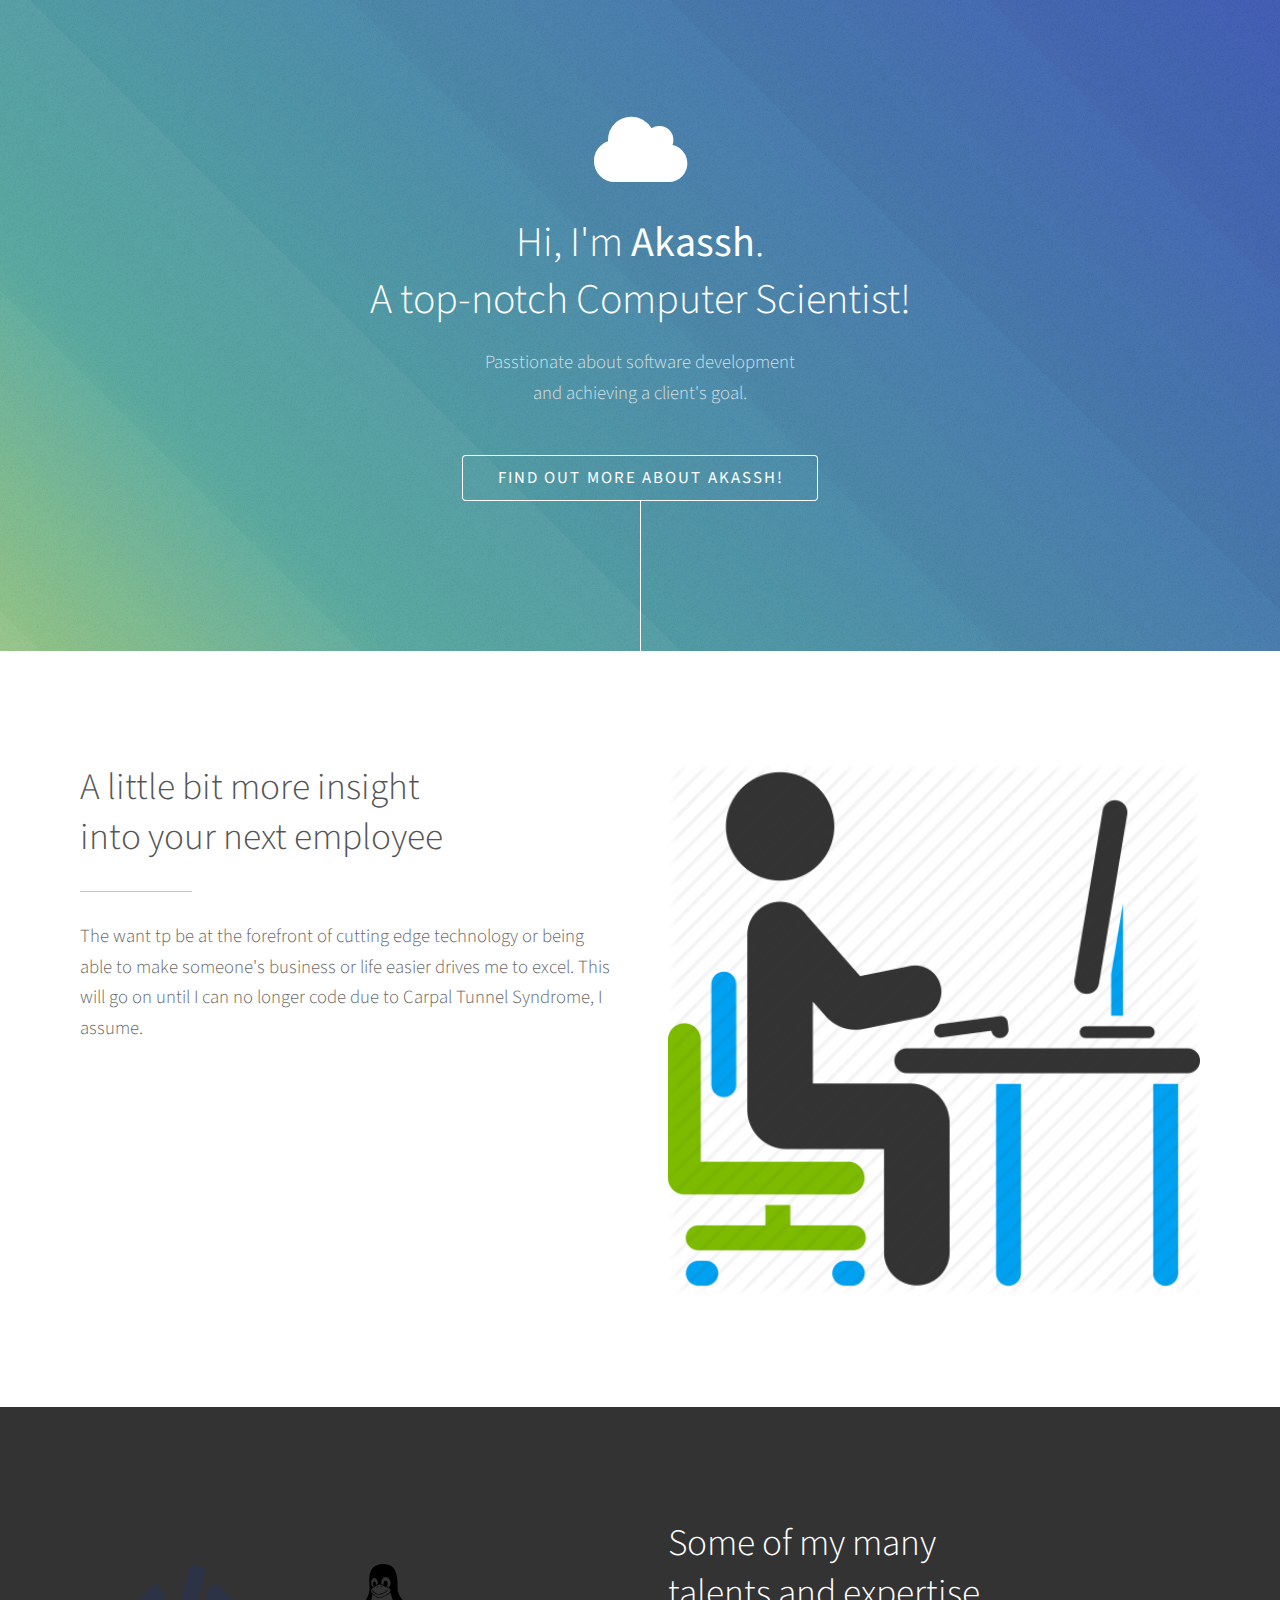
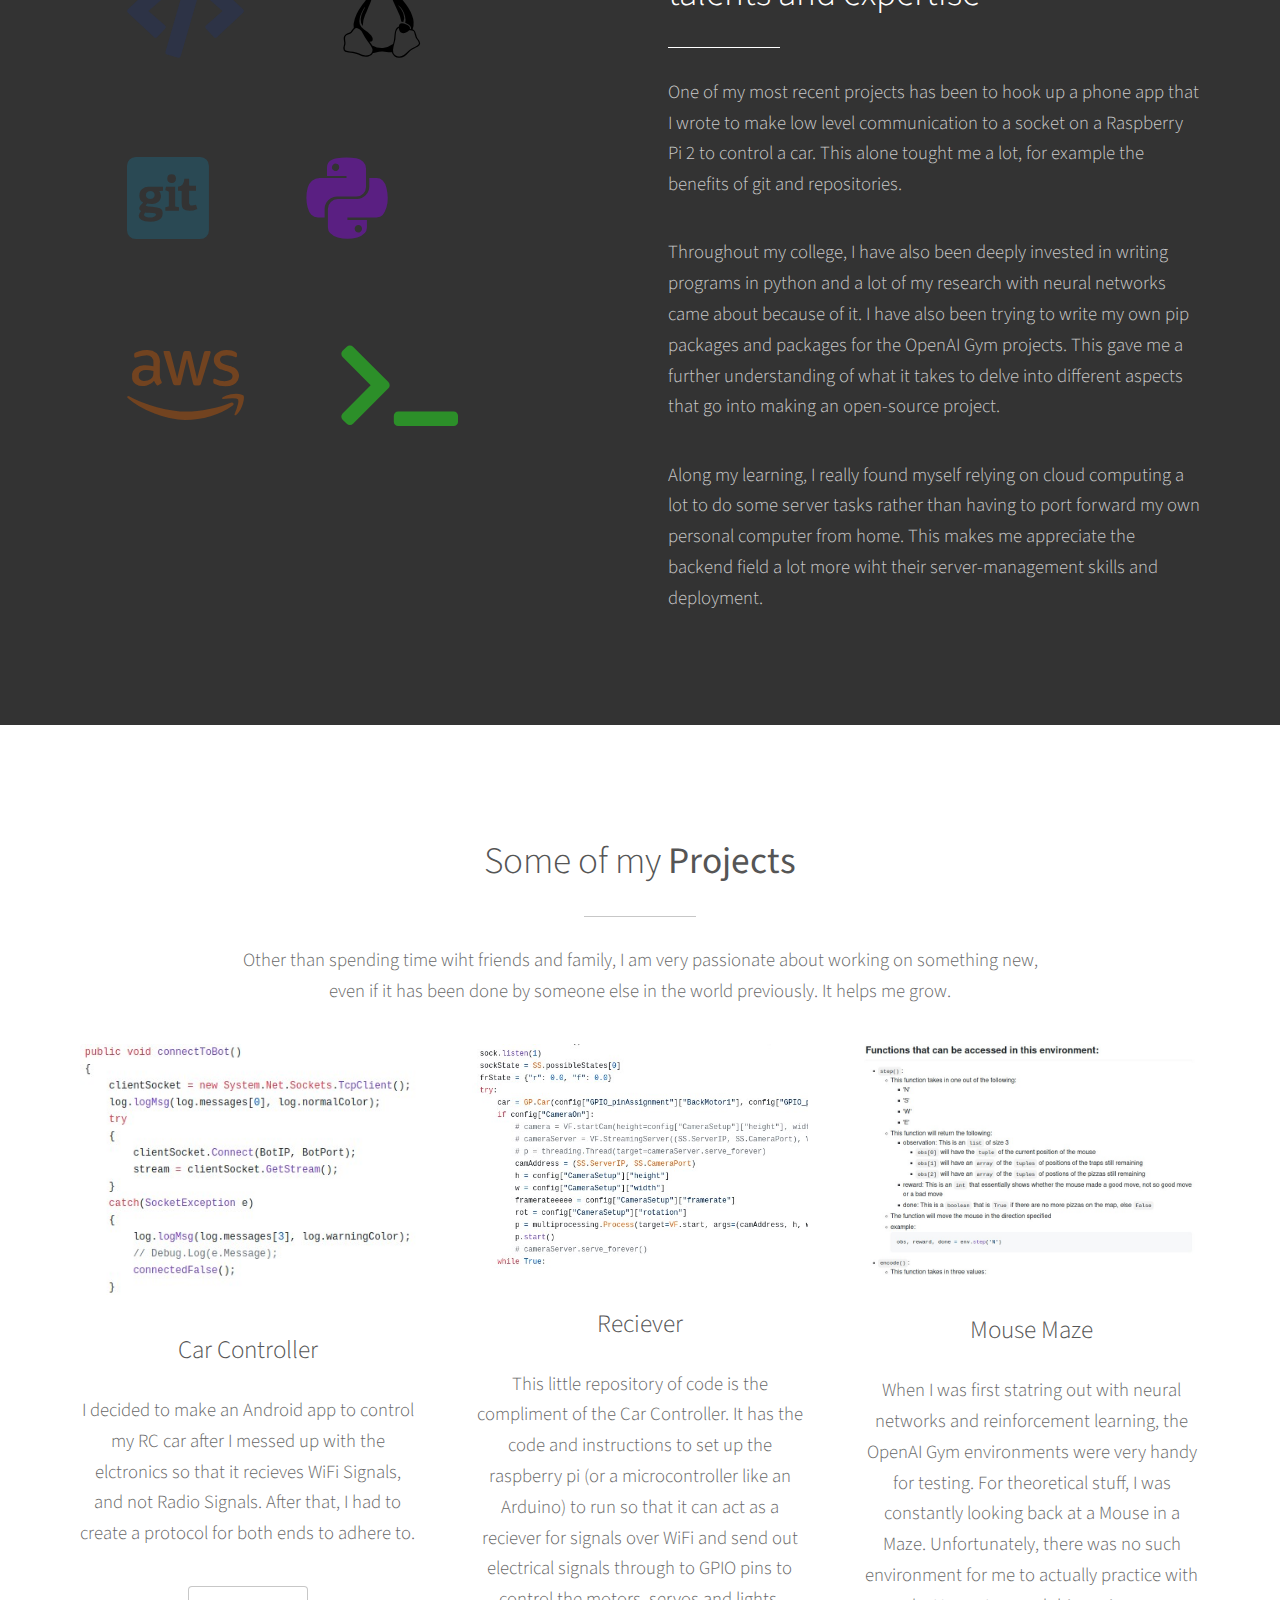
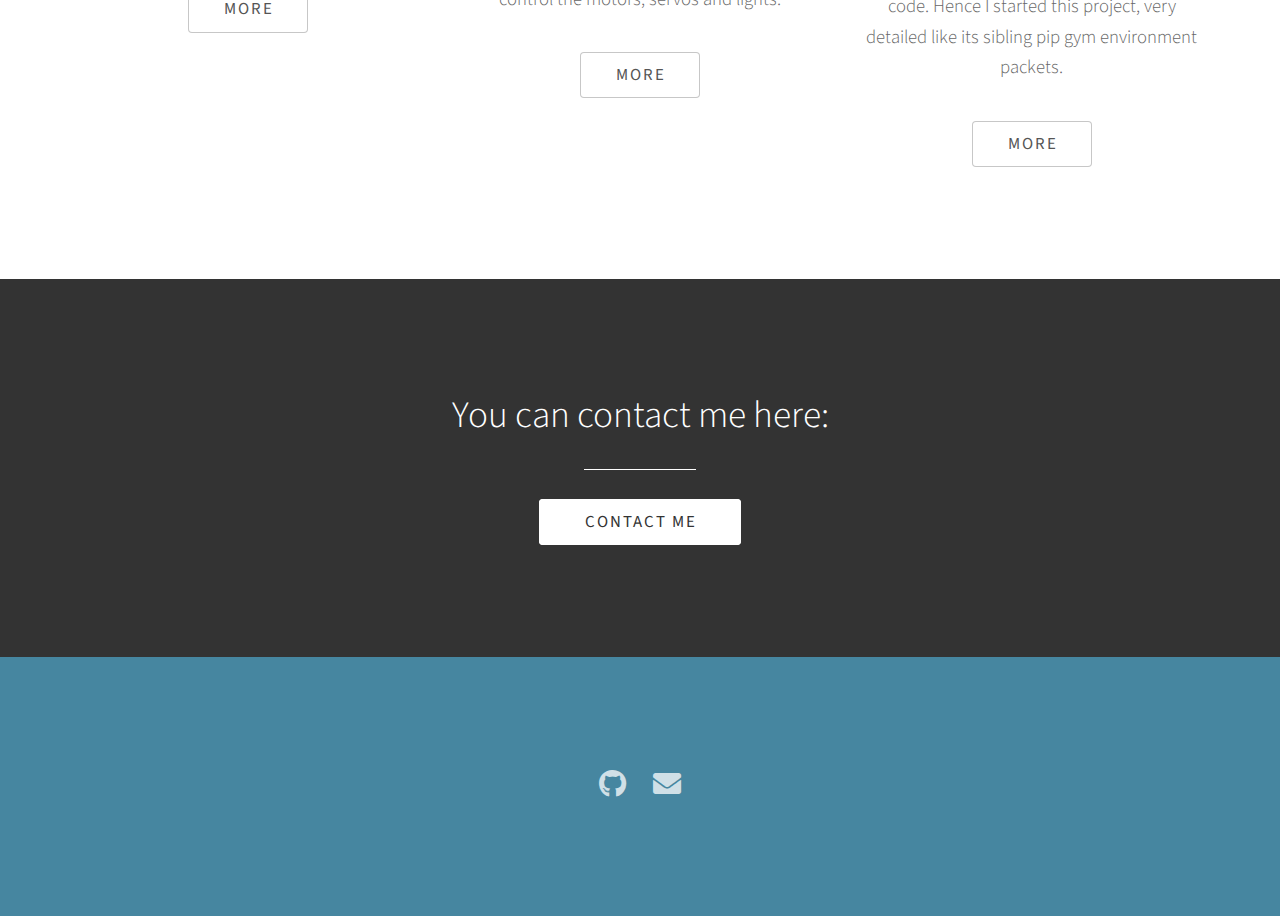
==== index.html @ 5291c82d "new template" ====
<!DOCTYPE HTML>
<html>
	<head>
		<title>Akassh's Adventures</title>
		<meta charset="utf-8" />
		<meta name="viewport" content="width=device-width, initial-scale=1, user-scalable=no" />
		<link rel="stylesheet" href="assets/css/main.css" />
		<noscript><link rel="stylesheet" href="assets/css/noscript.css" /></noscript>
	</head>
	<body class="is-preload">

		<!-- Header -->
			<section id="header">
				<div class="inner">
					<span class="icon solid major fa-cloud"></span>
					<h1>Hi, I'm <strong>Akassh</strong>.<br />
                        A top-notch Computer Scientist!</h1>
					<p>Passtionate about software development<br />
					and achieving a client's goal.</p>
					<ul class="actions special">
						<li><a href="#one" class="button scrolly">Find out more about Akassh!</a></li>
					</ul>
				</div>
			</section>

		<!-- One -->
			<section id="one" class="main style1">
				<div class="container">
					<div class="row gtr-150">
						<div class="col-6 col-12-medium">
							<header class="major">
								<h2>
                                    A little bit more insight
                                    <br />
                                    into your next employee
								</h2>
							</header>
							<p>The want tp be at the forefront of cutting edge technology or being able to make someone's business or life easier drives me to excel. This will go on until I can no longer code due to Carpal Tunnel Syndrome, I assume.</p>
						</div>
						<div class="col-6 col-12-medium imp-medium">
							<span class="image fit"><img src="images/pic01.png" alt="" /></span>
						</div>
					</div>
				</div>
			</section>

		<!-- Two -->
			<section id="two" class="main style2">
				<div class="container">
					<div class="row gtr-150">
						<div class="col-6 col-12-medium">
							<ul class="major-icons">
								<!--<li><span class="icon solid style1 major fa-code"></span></li>-->
								<li><i class="fas fa-code"></i></li>
								<li><i class="fab fa-linux"></i></li>
								<li><i class="fab fa-git-square"></i></li>
								<li><i class="fab fa-python"></i></li>
								<li><i class="fab fa-aws"></i></li>
								<li><i class="fas fa-terminal"></i></li>
							</ul>
						</div>
						<div class="col-6 col-12-medium">
							<header class="major">
								<h2>Some of my many<br />
								talents and expertise</h2>
							</header>
							<p>One of my most recent projects has been to hook up a phone app that I wrote to make low level communication to a socket on a Raspberry Pi 2 to control a car. This alone tought me a lot, for example the benefits of git and repositories.</p>
							<p>Throughout my college, I have also been deeply invested in writing programs in python and a lot of my research with neural networks came about because of it. I have also been trying to write my own pip packages and packages for the OpenAI Gym projects. This gave me a further understanding of what it takes to delve into different aspects that go into making an open-source project.</p>
							<p>Along my learning, I really found myself relying on cloud computing a lot to do some server tasks rather than having to port forward my own personal computer from home. This makes me appreciate the backend field a lot more wiht their server-management skills and deployment.</p>
						</div>
					</div>
				</div>
			</section>

		<!-- Three -->
			<section id="three" class="main style1 special">
				<div class="container">
					<header class="major">
						<h2>Some of my <b>Projects</b></h2>
					</header>
					<p>Other than spending time wiht friends and family, I am very passionate about working on something new,<br /> even if it has been done by someone else in the world previously. It helps me grow.</p>
					<div class="row gtr-150">
						<div class="col-4 col-12-medium">
							<span class="image fit"><img src="images/pic02.jpg" alt="" /></span>
							<h3>Car Controller</h3>
							<p>I decided to make an Android app to control my RC car after I messed up with the elctronics so that it recieves WiFi Signals, and not Radio Signals. After that, I had to create a protocol for both ends to adhere to.</p>
							<ul class="actions special">
								<li><a href="https://github.com/AkasshShah/CarController/" class="button">More</a></li>
							</ul>
						</div>
						<div class="col-4 col-12-medium">
							<span class="image fit"><img src="images/pic03.jpg" alt="" /></span>
							<h3>Reciever</h3>
							<p>This little repository of code is the compliment of the Car Controller. It has the code and instructions to set up the raspberry pi (or a microcontroller like an Arduino) to run so that it can act as a reciever for signals over WiFi and send out electrical signals through to GPIO pins to control the motors, servos and lights.</p>
							<ul class="actions special">
								<li><a href="https://github.com/AkasshShah/CarControllerReciever/" class="button">More</a></li>
							</ul>
						</div>
						<div class="col-4 col-12-medium">
							<span class="image fit"><img src="images/pic04.jpg" alt="" /></span>
							<h3>Mouse Maze</h3>
							<p>When I was first statring out with neural networks and reinforcement learning, the OpenAI Gym environments were very handy for testing. For theoretical stuff, I was constantly looking back at a Mouse in a Maze. Unfortunately, there was no such environment for me to actually practice with code. Hence I started this project, very detailed like its sibling pip gym environment packets.</p>
							<ul class="actions special">
								<li><a href="https://github.com/AkasshShah/MouseMaze" class="button">More</a></li>
							</ul>
						</div>
						
						
						<!--<div class="col-4 col-12-medium">
							<span class="image fit"><img src="images/pic04.jpg" alt="" /></span>
							<h3>Magna feugiat lorem</h3>
							<p>Adipiscing a commodo ante nunc magna lorem et interdum mi ante nunc lobortis non amet vis sed volutpat et nascetur.</p>
							<ul class="actions special">
								<li><a href="#" class="button">More</a></li>
							</ul>
						</div>
						<div class="col-4 col-12-medium">
							<span class="image fit"><img src="images/pic04.jpg" alt="" /></span>
							<h3>Magna feugiat lorem</h3>
							<p>Adipiscing a commodo ante nunc magna lorem et interdum mi ante nunc lobortis non amet vis sed volutpat et nascetur.</p>
							<ul class="actions special">
								<li><a href="#" class="button">More</a></li>
							</ul>
						</div>
						<div class="col-4 col-12-medium">
							<span class="image fit"><img src="images/pic04.jpg" alt="" /></span>
							<h3>Magna feugiat lorem</h3>
							<p>Adipiscing a commodo ante nunc magna lorem et interdum mi ante nunc lobortis non amet vis sed volutpat et nascetur.</p>
							<ul class="actions special">
								<li><a href="#" class="button">More</a></li>
							</ul>
						</div>-->
						
						
						
					</div>
				</div>
			</section>

		<!-- Four -->
			<section id="four" class="main style2 special">
				<div class="container">
					<header class="major">
						<h2>You can contact me here:</h2>
					</header>
					<!--<p>Sed lacus nascetur ac ante amet sapien.</p>-->
					<ul class="actions special">
						<li><a href="mailto:as2757@njit.edu" class="button wide primary">Contact Me</a></li>
						<!--<li><a href="#" class="button wide">Learn More</a></li>-->
					</ul>
				</div>
			</section>

		<!-- Five -->
		<!--
			<section id="five" class="main style1">
				<div class="container">
					<header class="major special">
						<h2>Elements</h2>
					</header>

					<section>
						<h4>Text</h4>
						<p>This is <b>bold</b> and this is <strong>strong</strong>. This is <i>italic</i> and this is <em>emphasized</em>.
						This is <sup>superscript</sup> text and this is <sub>subscript</sub> text.
						This is <u>underlined</u> and this is code: <code>for (;;) { ... }</code>. Finally, <a href="#">this is a link</a>.</p>
						<hr />
						<header>
							<h4>Heading with a Subtitle</h4>
							<p>Lorem ipsum dolor sit amet nullam id egestas urna aliquam</p>
						</header>
						<p>Nunc lacinia ante nunc ac lobortis. Interdum adipiscing gravida odio porttitor sem non mi integer non faucibus ornare mi ut ante amet placerat aliquet. Volutpat eu sed ante lacinia sapien lorem accumsan varius montes viverra nibh in adipiscing blandit tempus accumsan.</p>
						<header>
							<h5>Heading with a Subtitle</h5>
							<p>Lorem ipsum dolor sit amet nullam id egestas urna aliquam</p>
						</header>
						<p>Nunc lacinia ante nunc ac lobortis. Interdum adipiscing gravida odio porttitor sem non mi integer non faucibus ornare mi ut ante amet placerat aliquet. Volutpat eu sed ante lacinia sapien lorem accumsan varius montes viverra nibh in adipiscing blandit tempus accumsan.</p>
						<hr />
						<h2>Heading Level 2</h2>
						<h3>Heading Level 3</h3>
						<h4>Heading Level 4</h4>
						<h5>Heading Level 5</h5>
						<h6>Heading Level 6</h6>
						<hr />
						<h5>Blockquote</h5>
						<blockquote>Fringilla nisl. Donec accumsan interdum nisi, quis tincidunt felis sagittis eget tempus euismod. Vestibulum ante ipsum primis in faucibus vestibulum. Blandit adipiscing eu felis iaculis volutpat ac adipiscing accumsan faucibus. Vestibulum ante ipsum primis in faucibus lorem ipsum dolor sit amet nullam adipiscing eu felis.</blockquote>
						<h5>Preformatted</h5>
						<pre><code>i = 0;

while (!deck.isInOrder()) {
print 'Iteration ' + i;
deck.shuffle();
i++;
}

print 'It took ' + i + ' iterations to sort the deck.';</code></pre>
					</section>

					<section>
						<h4>Lists</h4>
						<div class="row">
							<div class="col-6 col-12-medium">
								<h5>Unordered</h5>
								<ul>
									<li>Dolor pulvinar etiam.</li>
									<li>Sagittis adipiscing.</li>
									<li>Felis enim feugiat.</li>
								</ul>
								<h5>Alternate</h5>
								<ul class="alt">
									<li>Dolor pulvinar etiam.</li>
									<li>Sagittis adipiscing.</li>
									<li>Felis enim feugiat.</li>
								</ul>
							</div>
							<div class="col-6 col-12-medium">
								<h5>Ordered</h5>
								<ol>
									<li>Dolor pulvinar etiam.</li>
									<li>Etiam vel felis viverra.</li>
									<li>Felis enim feugiat.</li>
									<li>Dolor pulvinar etiam.</li>
									<li>Etiam vel felis lorem.</li>
									<li>Felis enim et feugiat.</li>
								</ol>
								<h5>Icons</h5>
								<ul class="icons">
									<li><a href="#" class="icon brands fa-twitter"><span class="label">Twitter</span></a></li>
									<li><a href="#" class="icon brands fa-facebook-f"><span class="label">Facebook</span></a></li>
									<li><a href="#" class="icon brands fa-instagram"><span class="label">Instagram</span></a></li>
									<li><a href="#" class="icon brands fa-github"><span class="label">Github</span></a></li>
								</ul>
							</div>
						</div>
						<h5>Actions</h5>
						<div class="row">
							<div class="col-6 col-12-medium">
								<ul class="actions">
									<li><a href="#" class="button primary">Default</a></li>
									<li><a href="#" class="button">Default</a></li>
								</ul>
								<ul class="actions small">
									<li><a href="#" class="button primary small">Small</a></li>
									<li><a href="#" class="button small">Small</a></li>
								</ul>
								<ul class="actions stacked">
									<li><a href="#" class="button primary">Default</a></li>
									<li><a href="#" class="button">Default</a></li>
								</ul>
								<ul class="actions stacked">
									<li><a href="#" class="button primary small">Small</a></li>
									<li><a href="#" class="button small">Small</a></li>
								</ul>
							</div>
							<div class="col-6 col-12-medium">
								<ul class="actions stacked">
									<li><a href="#" class="button primary fit">Default</a></li>
									<li><a href="#" class="button fit">Default</a></li>
								</ul>
								<ul class="actions stacked">
									<li><a href="#" class="button primary small fit">Small</a></li>
									<li><a href="#" class="button small fit">Small</a></li>
								</ul>
							</div>
						</div>
					</section>

					<section>
						<h4>Table</h4>
						<h5>Default</h5>
						<div class="table-wrapper">
							<table>
								<thead>
									<tr>
										<th>Name</th>
										<th>Description</th>
										<th>Price</th>
									</tr>
								</thead>
								<tbody>
									<tr>
										<td>Item One</td>
										<td>Ante turpis integer aliquet porttitor.</td>
										<td>29.99</td>
									</tr>
									<tr>
										<td>Item Two</td>
										<td>Vis ac commodo adipiscing arcu aliquet.</td>
										<td>19.99</td>
									</tr>
									<tr>
										<td>Item Three</td>
										<td> Morbi faucibus arcu accumsan lorem.</td>
										<td>29.99</td>
									</tr>
									<tr>
										<td>Item Four</td>
										<td>Vitae integer tempus condimentum.</td>
										<td>19.99</td>
									</tr>
									<tr>
										<td>Item Five</td>
										<td>Ante turpis integer aliquet porttitor.</td>
										<td>29.99</td>
									</tr>
								</tbody>
								<tfoot>
									<tr>
										<td colspan="2"></td>
										<td>100.00</td>
									</tr>
								</tfoot>
							</table>
						</div>

						<h5>Alternate</h5>
						<div class="table-wrapper">
							<table class="alt">
								<thead>
									<tr>
										<th>Name</th>
										<th>Description</th>
										<th>Price</th>
									</tr>
								</thead>
								<tbody>
									<tr>
										<td>Item One</td>
										<td>Ante turpis integer aliquet porttitor.</td>
										<td>29.99</td>
									</tr>
									<tr>
										<td>Item Two</td>
										<td>Vis ac commodo adipiscing arcu aliquet.</td>
										<td>19.99</td>
									</tr>
									<tr>
										<td>Item Three</td>
										<td> Morbi faucibus arcu accumsan lorem.</td>
										<td>29.99</td>
									</tr>
									<tr>
										<td>Item Four</td>
										<td>Vitae integer tempus condimentum.</td>
										<td>19.99</td>
									</tr>
									<tr>
										<td>Item Five</td>
										<td>Ante turpis integer aliquet porttitor.</td>
										<td>29.99</td>
									</tr>
								</tbody>
								<tfoot>
									<tr>
										<td colspan="2"></td>
										<td>100.00</td>
									</tr>
								</tfoot>
							</table>
						</div>
					</section>

					<section>
						<h4>Buttons</h4>
						<ul class="actions">
							<li><a href="#" class="button primary">Primary</a></li>
							<li><a href="#" class="button">Default</a></li>
						</ul>
						<ul class="actions">
							<li><a href="#" class="button large">Large</a></li>
							<li><a href="#" class="button">Default</a></li>
							<li><a href="#" class="button small">Small</a></li>
						</ul>
						<ul class="actions fit">
							<li><a href="#" class="button fit">Fit</a></li>
							<li><a href="#" class="button primary fit">Fit</a></li>
							<li><a href="#" class="button fit">Fit</a></li>
						</ul>
						<ul class="actions fit small">
							<li><a href="#" class="button primary fit small">Fit + Small</a></li>
							<li><a href="#" class="button fit small">Fit + Small</a></li>
							<li><a href="#" class="button primary fit small">Fit + Small</a></li>
						</ul>
						<ul class="actions">
							<li><a href="#" class="button primary icon solid fa-download">Icon</a></li>
							<li><a href="#" class="button icon solid fa-download">Icon</a></li>
						</ul>
						<ul class="actions">
							<li><span class="button primary disabled">Disabled</span></li>
							<li><span class="button disabled">Disabled</span></li>
						</ul>
					</section>

					<section>
						<h4>Form</h4>
						<form method="post" action="#">
							<div class="row gtr-uniform gtr-50">
								<div class="col-6 col-12-xsmall">
									<input type="text" name="demo-name" id="demo-name" value="" placeholder="Name" />
								</div>
								<div class="col-6 col-12-xsmall">
									<input type="email" name="demo-email" id="demo-email" value="" placeholder="Email" />
								</div>
								<div class="col-12">
									<select name="demo-category" id="demo-category">
										<option value="">- Category -</option>
										<option value="1">Manufacturing</option>
										<option value="1">Shipping</option>
										<option value="1">Administration</option>
										<option value="1">Human Resources</option>
									</select>
								</div>
								<div class="col-4 col-12-small">
									<input type="radio" id="demo-priority-low" name="demo-priority" checked>
									<label for="demo-priority-low">Low</label>
								</div>
								<div class="col-4 col-12-small">
									<input type="radio" id="demo-priority-normal" name="demo-priority">
									<label for="demo-priority-normal">Normal</label>
								</div>
								<div class="col-4 col-12-small">
									<input type="radio" id="demo-priority-high" name="demo-priority">
									<label for="demo-priority-high">High</label>
								</div>
								<div class="col-6 col-12-small">
									<input type="checkbox" id="demo-copy" name="demo-copy">
									<label for="demo-copy">Email me a copy</label>
								</div>
								<div class="col-6 col-12-small">
									<input type="checkbox" id="demo-human" name="demo-human" checked>
									<label for="demo-human">Not a robot</label>
								</div>
								<div class="col-12">
									<textarea name="demo-message" id="demo-message" placeholder="Enter your message" rows="6"></textarea>
								</div>
								<div class="col-12">
									<ul class="actions">
										<li><input type="submit" value="Send Message" class="primary" /></li>
										<li><input type="reset" value="Reset" /></li>
									</ul>
								</div>
							</div>
						</form>
					</section>

					<section>
						<h4>Image</h4>
						<h5>Fit</h5>
						<div class="box alt">
							<div class="row gtr-uniform gtr-50">
								<div class="col-12"><span class="image fit"><img src="images/pic06.jpg" alt="" /></span></div>
								<div class="col-4"><span class="image fit"><img src="images/pic02.jpg" alt="" /></span></div>
								<div class="col-4"><span class="image fit"><img src="images/pic03.jpg" alt="" /></span></div>
								<div class="col-4"><span class="image fit"><img src="images/pic04.jpg" alt="" /></span></div>
								<div class="col-4"><span class="image fit"><img src="images/pic03.jpg" alt="" /></span></div>
								<div class="col-4"><span class="image fit"><img src="images/pic04.jpg" alt="" /></span></div>
								<div class="col-4"><span class="image fit"><img src="images/pic02.jpg" alt="" /></span></div>
								<div class="col-4"><span class="image fit"><img src="images/pic04.jpg" alt="" /></span></div>
								<div class="col-4"><span class="image fit"><img src="images/pic02.jpg" alt="" /></span></div>
								<div class="col-4"><span class="image fit"><img src="images/pic03.jpg" alt="" /></span></div>
							</div>
						</div>
						<h5>Left &amp; Right</h5>
						<p><span class="image left"><img src="images/pic05.jpg" alt="" /></span>Fringilla nisl. Donec accumsan interdum nisi, quis tincidunt felis sagittis eget. tempus euismod. Vestibulum ante ipsum primis in faucibus vestibulum. Blandit adipiscing eu felis iaculis volutpat ac adipiscing accumsan eu faucibus. Integer ac pellentesque praesent tincidunt felis sagittis eget. tempus euismod. Vestibulum ante ipsum primis in faucibus vestibulum. Blandit adipiscing eu felis iaculis volutpat ac adipiscing accumsan eu faucibus. Integer ac pellentesque praesent. Donec accumsan interdum nisi, quis tincidunt felis sagittis eget. tempus euismod. Vestibulum ante ipsum primis in faucibus vestibulum. Blandit adipiscing eu felis iaculis volutpat ac adipiscing accumsan eu faucibus. Integer ac pellentesque praesent tincidunt felis sagittis eget. tempus euismod. Vestibulum ante ipsum primis in faucibus vestibulum. Blandit adipiscing eu felis iaculis volutpat ac adipiscing accumsan eu faucibus. Integer ac pellentesque praesent. Blandit adipiscing eu felis iaculis volutpat ac adipiscing accumsan eu faucibus. Integer ac pellentesque praesent tincidunt felis sagittis eget. tempus euismod. Vestibulum ante ipsum primis in faucibus vestibulum. Blandit adipiscing eu felis iaculis volutpat ac adipiscing accumsan eu faucibus. Integer ac pellentesque praesent.</p>
						<p><span class="image right"><img src="images/pic05.jpg" alt="" /></span>Fringilla nisl. Donec accumsan interdum nisi, quis tincidunt felis sagittis eget. tempus euismod. Vestibulum ante ipsum primis in faucibus vestibulum. Blandit adipiscing eu felis iaculis volutpat ac adipiscing accumsan eu faucibus. Integer ac pellentesque praesent tincidunt felis sagittis eget. tempus euismod. Vestibulum ante ipsum primis in faucibus vestibulum. Blandit adipiscing eu felis iaculis volutpat ac adipiscing accumsan eu faucibus. Integer ac pellentesque praesent. Donec accumsan interdum nisi, quis tincidunt felis sagittis eget. tempus euismod. Vestibulum ante ipsum primis in faucibus vestibulum. Blandit adipiscing eu felis iaculis volutpat ac adipiscing accumsan eu faucibus. Integer ac pellentesque praesent tincidunt felis sagittis eget. tempus euismod. Vestibulum ante ipsum primis in faucibus vestibulum. Blandit adipiscing eu felis iaculis volutpat ac adipiscing accumsan eu faucibus. Integer ac pellentesque praesent. Blandit adipiscing eu felis iaculis volutpat ac adipiscing accumsan eu faucibus. Integer ac pellentesque praesent tincidunt felis sagittis eget. tempus euismod. Vestibulum ante ipsum primis in faucibus vestibulum. Blandit adipiscing eu felis iaculis volutpat ac adipiscing accumsan eu faucibus. Integer ac pellentesque praesent.</p>
					</section>

				</div>
			</section>
		-->

		<!-- Footer -->
			<section id="footer">
				<ul class="icons">
					<!--<li><a href="#" class="icon brands alt fa-twitter"><span class="label">Twitter</span></a></li>-->
					<!--<li><a href="#" class="icon brands alt fa-facebook-f"><span class="label">Facebook</span></a></li>-->
					<!--<li><a href="#" class="icon brands alt fa-instagram"><span class="label">Instagram</span></a></li>-->
					<li><a href="https://github.com/AkasshShah" class="icon brands alt fa-github"><span class="label">GitHub</span></a></li>
					<li><a href="mailto:as2757@njit.edu" class="icon solid alt fa-envelope"><span class="label">Email</span></a></li>
				</ul>
			</section>

		<!-- Scripts -->
			<script src="assets/js/jquery.min.js"></script>
			<script src="assets/js/jquery.scrolly.min.js"></script>
			<script src="assets/js/browser.min.js"></script>
			<script src="assets/js/breakpoints.min.js"></script>
			<script src="assets/js/util.js"></script>
			<script src="assets/js/main.js"></script>

	</body>
</html>
---- assets/css/main.css ----
@import url("fontawesome-all.min.css");
@import url("https://fonts.googleapis.com/css?family=Source+Sans+Pro:300,300italic,400,400italic");

html, body, div, span, applet, object,
iframe, h1, h2, h3, h4, h5, h6, p, blockquote,
pre, a, abbr, acronym, address, big, cite,
code, del, dfn, em, img, ins, kbd, q, s, samp,
small, strike, strong, sub, sup, tt, var, b,
u, i, center, dl, dt, dd, ol, ul, li, fieldset,
form, label, legend, table, caption, tbody,
tfoot, thead, tr, th, td, article, aside,
canvas, details, embed, figure, figcaption,
footer, header, hgroup, menu, nav, output, ruby,
section, summary, time, mark, audio, video {
	margin: 0;
	padding: 0;
	border: 0;
	font-size: 100%;
	font: inherit;
	vertical-align: baseline;}

article, aside, details, figcaption, figure,
footer, header, hgroup, menu, nav, section {
	display: block;}

body {
	line-height: 1;
}
.fa-terminal {
    color: #29bf24a8;
}
.fab, .fas {
    font-size: 5em;
}

.fa-aws {
    color: #ae520e82;
}

.fa-python {
    color:#9700ff63;
}

.fa-git-square {
    color:#275362b3;
}

.fa-code {
    color:#29335985;
}

.fa-linux {
    color:#000000ff;
}

ol, ul {
	list-style: none;
}

blockquote, q {
	quotes: none;
}

	blockquote:before, blockquote:after, q:before, q:after {
		content: '';
		content: none;
	}

table {
	border-collapse: collapse;
	border-spacing: 0;
}

body {
	-webkit-text-size-adjust: none;
}

mark {
	background-color: transparent;
	color: inherit;
}

input::-moz-focus-inner {
	border: 0;
	padding: 0;
}

input, select, textarea {
	-moz-appearance: none;
	-webkit-appearance: none;
	-ms-appearance: none;
	appearance: none;
}

/* Basic */

	html {
		box-sizing: border-box;
	}

	*, *:before, *:after {
		box-sizing: inherit;
	}

	body {
		background: #fff;
	}

		body.is-preload *, body.is-preload *:before, body.is-preload *:after {
			-moz-animation: none !important;
			-webkit-animation: none !important;
			-ms-animation: none !important;
			animation: none !important;
			-moz-transition: none !important;
			-webkit-transition: none !important;
			-ms-transition: none !important;
			transition: none !important;
		}

	body, input, select, textarea {
		color: #666;
		font-family: "Source Sans Pro", Helvetica, sans-serif;
		font-size: 16pt;
		font-weight: 300;
		line-height: 1.65em;
	}

	a {
		-moz-transition: color 0.2s ease-in-out, border-color 0.2s ease-in-out;
		-webkit-transition: color 0.2s ease-in-out, border-color 0.2s ease-in-out;
		-ms-transition: color 0.2s ease-in-out, border-color 0.2s ease-in-out;
		transition: color 0.2s ease-in-out, border-color 0.2s ease-in-out;
		border-bottom: dotted 1px #666;
		color: inherit;
		text-decoration: none;
	}

		a:hover {
			border-bottom-color: transparent !important;
			color: #6bd4c8;
		}

	strong, b {
		color: #555;
		font-weight: 400;
	}

	em, i {
		font-style: italic;
	}

	p {
		margin: 0 0 2em 0;
	}

	h1, h2, h3, h4, h5, h6 {
		color: #555;
		line-height: 1em;
		margin: 0 0 1em 0;
	}

		h1 a, h2 a, h3 a, h4 a, h5 a, h6 a {
			color: inherit;
			text-decoration: none;
		}

	h1 {
		font-size: 2.25em;
		line-height: 1.35em;
	}

	h2 {
		font-size: 2em;
		line-height: 1.35em;
	}

	h3 {
		font-size: 1.35em;
		line-height: 1.5em;
	}

	h4 {
		font-size: 1.25em;
		line-height: 1.5em;
	}

	h5 {
		font-size: 0.9em;
		line-height: 1.5em;
	}

	h6 {
		font-size: 0.7em;
		line-height: 1.5em;
	}

	sub {
		font-size: 0.8em;
		position: relative;
		top: 0.5em;
	}

	sup {
		font-size: 0.8em;
		position: relative;
		top: -0.5em;
	}

	hr {
		border: 0;
		border-bottom: solid 1px rgba(144, 144, 144, 0.5);
		margin: 2em 0;
	}

		hr.major {
			margin: 3em 0;
		}

	blockquote {
		border-left: solid 4px rgba(144, 144, 144, 0.5);
		font-style: italic;
		margin: 0 0 2em 0;
		padding: 0.5em 0 0.5em 2em;
	}

	code {
		background: rgba(144, 144, 144, 0.075);
		border-radius: 4px;
		border: solid 1px rgba(144, 144, 144, 0.5);
		font-family: "Courier New", monospace;
		font-size: 0.9em;
		margin: 0 0.25em;
		padding: 0.25em 0.65em;
	}

	pre {
		-webkit-overflow-scrolling: touch;
		font-family: "Courier New", monospace;
		font-size: 0.9em;
		margin: 0 0 2em 0;
	}

		pre code {
			display: block;
			line-height: 1.75em;
			padding: 1em 1.5em;
			overflow-x: auto;
		}

	.align-left {
		text-align: left;
	}

	.align-center {
		text-align: center;
	}

	.align-right {
		text-align: right;
	}

/* Container */

	.container {
		margin: 0 auto;
		max-width: calc(100% - 4em);
		width: 60em;
	}

		.container.xsmall {
			width: 15em;
		}

		.container.small {
			width: 30em;
		}

		.container.medium {
			width: 45em;
		}

		.container.large {
			width: 75em;
		}

		.container.xlarge {
			width: 90em;
		}

		.container.max {
			width: 100%;
		}

		@media screen and (max-width: 980px) {

			.container {
				max-width: 100% !important;
				width: 100% !important;
			}

		}

		@media screen and (max-width: 480px) {

			.container {
				max-width: calc(100% - 3em);
			}

		}

/* Row */

	.row {
		display: flex;
		flex-wrap: wrap;
		box-sizing: border-box;
		align-items: stretch;
	}

		.row > * {
			box-sizing: border-box;
		}

		.row.gtr-uniform > * > :last-child {
			margin-bottom: 0;
		}

		.row.aln-left {
			justify-content: flex-start;
		}

		.row.aln-center {
			justify-content: center;
		}

		.row.aln-right {
			justify-content: flex-end;
		}

		.row.aln-top {
			align-items: flex-start;
		}

		.row.aln-middle {
			align-items: center;
		}

		.row.aln-bottom {
			align-items: flex-end;
		}

		.row > .imp {
			order: -1;
		}

		.row > .col-1 {
			width: 8.33333%;
		}

		.row > .off-1 {
			margin-left: 8.33333%;
		}

		.row > .col-2 {
			width: 16.66667%;
		}

		.row > .off-2 {
			margin-left: 16.66667%;
		}

		.row > .col-3 {
			width: 25%;
		}

		.row > .off-3 {
			margin-left: 25%;
		}

		.row > .col-4 {
			width: 33.33333%;
		}

		.row > .off-4 {
			margin-left: 33.33333%;
		}

		.row > .col-5 {
			width: 41.66667%;
		}

		.row > .off-5 {
			margin-left: 41.66667%;
		}

		.row > .col-6 {
			width: 50%;
		}

		.row > .off-6 {
			margin-left: 50%;
		}

		.row > .col-7 {
			width: 58.33333%;
		}

		.row > .off-7 {
			margin-left: 58.33333%;
		}

		.row > .col-8 {
			width: 66.66667%;
		}

		.row > .off-8 {
			margin-left: 66.66667%;
		}

		.row > .col-9 {
			width: 75%;
		}

		.row > .off-9 {
			margin-left: 75%;
		}

		.row > .col-10 {
			width: 83.33333%;
		}

		.row > .off-10 {
			margin-left: 83.33333%;
		}

		.row > .col-11 {
			width: 91.66667%;
		}

		.row > .off-11 {
			margin-left: 91.66667%;
		}

		.row > .col-12 {
			width: 100%;
		}

		.row > .off-12 {
			margin-left: 100%;
		}

		.row.gtr-0 {
			margin-top: 0;
			margin-left: 0em;
		}

			.row.gtr-0 > * {
				padding: 0 0 0 0em;
			}

			.row.gtr-0.gtr-uniform {
				margin-top: 0em;
			}

				.row.gtr-0.gtr-uniform > * {
					padding-top: 0em;
				}

		.row.gtr-25 {
			margin-top: 0;
			margin-left: -0.5em;
		}

			.row.gtr-25 > * {
				padding: 0 0 0 0.5em;
			}

			.row.gtr-25.gtr-uniform {
				margin-top: -0.5em;
			}

				.row.gtr-25.gtr-uniform > * {
					padding-top: 0.5em;
				}

		.row.gtr-50 {
			margin-top: 0;
			margin-left: -1em;
		}

			.row.gtr-50 > * {
				padding: 0 0 0 1em;
			}

			.row.gtr-50.gtr-uniform {
				margin-top: -1em;
			}

				.row.gtr-50.gtr-uniform > * {
					padding-top: 1em;
				}

		.row {
			margin-top: 0;
			margin-left: -2em;
		}

			.row > * {
				padding: 0 0 0 2em;
			}

			.row.gtr-uniform {
				margin-top: -2em;
			}

				.row.gtr-uniform > * {
					padding-top: 2em;
				}

		.row.gtr-150 {
			margin-top: 0;
			margin-left: -3em;
		}

			.row.gtr-150 > * {
				padding: 0 0 0 3em;
			}

			.row.gtr-150.gtr-uniform {
				margin-top: -3em;
			}

				.row.gtr-150.gtr-uniform > * {
					padding-top: 3em;
				}

		.row.gtr-200 {
			margin-top: 0;
			margin-left: -4em;
		}

			.row.gtr-200 > * {
				padding: 0 0 0 4em;
			}

			.row.gtr-200.gtr-uniform {
				margin-top: -4em;
			}

				.row.gtr-200.gtr-uniform > * {
					padding-top: 4em;
				}

		@media screen and (max-width: 1680px) {

			.row {
				display: flex;
				flex-wrap: wrap;
				box-sizing: border-box;
				align-items: stretch;
			}

				.row > * {
					box-sizing: border-box;
				}

				.row.gtr-uniform > * > :last-child {
					margin-bottom: 0;
				}

				.row.aln-left {
					justify-content: flex-start;
				}

				.row.aln-center {
					justify-content: center;
				}

				.row.aln-right {
					justify-content: flex-end;
				}

				.row.aln-top {
					align-items: flex-start;
				}

				.row.aln-middle {
					align-items: center;
				}

				.row.aln-bottom {
					align-items: flex-end;
				}

				.row > .imp-xlarge {
					order: -1;
				}

				.row > .col-1-xlarge {
					width: 8.33333%;
				}

				.row > .off-1-xlarge {
					margin-left: 8.33333%;
				}

				.row > .col-2-xlarge {
					width: 16.66667%;
				}

				.row > .off-2-xlarge {
					margin-left: 16.66667%;
				}

				.row > .col-3-xlarge {
					width: 25%;
				}

				.row > .off-3-xlarge {
					margin-left: 25%;
				}

				.row > .col-4-xlarge {
					width: 33.33333%;
				}

				.row > .off-4-xlarge {
					margin-left: 33.33333%;
				}

				.row > .col-5-xlarge {
					width: 41.66667%;
				}

				.row > .off-5-xlarge {
					margin-left: 41.66667%;
				}

				.row > .col-6-xlarge {
					width: 50%;
				}

				.row > .off-6-xlarge {
					margin-left: 50%;
				}

				.row > .col-7-xlarge {
					width: 58.33333%;
				}

				.row > .off-7-xlarge {
					margin-left: 58.33333%;
				}

				.row > .col-8-xlarge {
					width: 66.66667%;
				}

				.row > .off-8-xlarge {
					margin-left: 66.66667%;
				}

				.row > .col-9-xlarge {
					width: 75%;
				}

				.row > .off-9-xlarge {
					margin-left: 75%;
				}

				.row > .col-10-xlarge {
					width: 83.33333%;
				}

				.row > .off-10-xlarge {
					margin-left: 83.33333%;
				}

				.row > .col-11-xlarge {
					width: 91.66667%;
				}

				.row > .off-11-xlarge {
					margin-left: 91.66667%;
				}

				.row > .col-12-xlarge {
					width: 100%;
				}

				.row > .off-12-xlarge {
					margin-left: 100%;
				}

				.row.gtr-0 {
					margin-top: 0;
					margin-left: 0em;
				}

					.row.gtr-0 > * {
						padding: 0 0 0 0em;
					}

					.row.gtr-0.gtr-uniform {
						margin-top: 0em;
					}

						.row.gtr-0.gtr-uniform > * {
							padding-top: 0em;
						}

				.row.gtr-25 {
					margin-top: 0;
					margin-left: -0.5em;
				}

					.row.gtr-25 > * {
						padding: 0 0 0 0.5em;
					}

					.row.gtr-25.gtr-uniform {
						margin-top: -0.5em;
					}

						.row.gtr-25.gtr-uniform > * {
							padding-top: 0.5em;
						}

				.row.gtr-50 {
					margin-top: 0;
					margin-left: -1em;
				}

					.row.gtr-50 > * {
						padding: 0 0 0 1em;
					}

					.row.gtr-50.gtr-uniform {
						margin-top: -1em;
					}

						.row.gtr-50.gtr-uniform > * {
							padding-top: 1em;
						}

				.row {
					margin-top: 0;
					margin-left: -2em;
				}

					.row > * {
						padding: 0 0 0 2em;
					}

					.row.gtr-uniform {
						margin-top: -2em;
					}

						.row.gtr-uniform > * {
							padding-top: 2em;
						}

				.row.gtr-150 {
					margin-top: 0;
					margin-left: -3em;
				}

					.row.gtr-150 > * {
						padding: 0 0 0 3em;
					}

					.row.gtr-150.gtr-uniform {
						margin-top: -3em;
					}

						.row.gtr-150.gtr-uniform > * {
							padding-top: 3em;
						}

				.row.gtr-200 {
					margin-top: 0;
					margin-left: -4em;
				}

					.row.gtr-200 > * {
						padding: 0 0 0 4em;
					}

					.row.gtr-200.gtr-uniform {
						margin-top: -4em;
					}

						.row.gtr-200.gtr-uniform > * {
							padding-top: 4em;
						}

		}

		@media screen and (max-width: 1140px) {

			.row {
				display: flex;
				flex-wrap: wrap;
				box-sizing: border-box;
				align-items: stretch;
			}

				.row > * {
					box-sizing: border-box;
				}

				.row.gtr-uniform > * > :last-child {
					margin-bottom: 0;
				}

				.row.aln-left {
					justify-content: flex-start;
				}

				.row.aln-center {
					justify-content: center;
				}

				.row.aln-right {
					justify-content: flex-end;
				}

				.row.aln-top {
					align-items: flex-start;
				}

				.row.aln-middle {
					align-items: center;
				}

				.row.aln-bottom {
					align-items: flex-end;
				}

				.row > .imp-large {
					order: -1;
				}

				.row > .col-1-large {
					width: 8.33333%;
				}

				.row > .off-1-large {
					margin-left: 8.33333%;
				}

				.row > .col-2-large {
					width: 16.66667%;
				}

				.row > .off-2-large {
					margin-left: 16.66667%;
				}

				.row > .col-3-large {
					width: 25%;
				}

				.row > .off-3-large {
					margin-left: 25%;
				}

				.row > .col-4-large {
					width: 33.33333%;
				}

				.row > .off-4-large {
					margin-left: 33.33333%;
				}

				.row > .col-5-large {
					width: 41.66667%;
				}

				.row > .off-5-large {
					margin-left: 41.66667%;
				}

				.row > .col-6-large {
					width: 50%;
				}

				.row > .off-6-large {
					margin-left: 50%;
				}

				.row > .col-7-large {
					width: 58.33333%;
				}

				.row > .off-7-large {
					margin-left: 58.33333%;
				}

				.row > .col-8-large {
					width: 66.66667%;
				}

				.row > .off-8-large {
					margin-left: 66.66667%;
				}

				.row > .col-9-large {
					width: 75%;
				}

				.row > .off-9-large {
					margin-left: 75%;
				}

				.row > .col-10-large {
					width: 83.33333%;
				}

				.row > .off-10-large {
					margin-left: 83.33333%;
				}

				.row > .col-11-large {
					width: 91.66667%;
				}

				.row > .off-11-large {
					margin-left: 91.66667%;
				}

				.row > .col-12-large {
					width: 100%;
				}

				.row > .off-12-large {
					margin-left: 100%;
				}

				.row.gtr-0 {
					margin-top: 0;
					margin-left: 0em;
				}

					.row.gtr-0 > * {
						padding: 0 0 0 0em;
					}

					.row.gtr-0.gtr-uniform {
						margin-top: 0em;
					}

						.row.gtr-0.gtr-uniform > * {
							padding-top: 0em;
						}

				.row.gtr-25 {
					margin-top: 0;
					margin-left: -0.5em;
				}

					.row.gtr-25 > * {
						padding: 0 0 0 0.5em;
					}

					.row.gtr-25.gtr-uniform {
						margin-top: -0.5em;
					}

						.row.gtr-25.gtr-uniform > * {
							padding-top: 0.5em;
						}

				.row.gtr-50 {
					margin-top: 0;
					margin-left: -1em;
				}

					.row.gtr-50 > * {
						padding: 0 0 0 1em;
					}

					.row.gtr-50.gtr-uniform {
						margin-top: -1em;
					}

						.row.gtr-50.gtr-uniform > * {
							padding-top: 1em;
						}

				.row {
					margin-top: 0;
					margin-left: -2em;
				}

					.row > * {
						padding: 0 0 0 2em;
					}

					.row.gtr-uniform {
						margin-top: -2em;
					}

						.row.gtr-uniform > * {
							padding-top: 2em;
						}

				.row.gtr-150 {
					margin-top: 0;
					margin-left: -3em;
				}

					.row.gtr-150 > * {
						padding: 0 0 0 3em;
					}

					.row.gtr-150.gtr-uniform {
						margin-top: -3em;
					}

						.row.gtr-150.gtr-uniform > * {
							padding-top: 3em;
						}

				.row.gtr-200 {
					margin-top: 0;
					margin-left: -4em;
				}

					.row.gtr-200 > * {
						padding: 0 0 0 4em;
					}

					.row.gtr-200.gtr-uniform {
						margin-top: -4em;
					}

						.row.gtr-200.gtr-uniform > * {
							padding-top: 4em;
						}

		}

		@media screen and (max-width: 980px) {

			.row {
				display: flex;
				flex-wrap: wrap;
				box-sizing: border-box;
				align-items: stretch;
			}

				.row > * {
					box-sizing: border-box;
				}

				.row.gtr-uniform > * > :last-child {
					margin-bottom: 0;
				}

				.row.aln-left {
					justify-content: flex-start;
				}

				.row.aln-center {
					justify-content: center;
				}

				.row.aln-right {
					justify-content: flex-end;
				}

				.row.aln-top {
					align-items: flex-start;
				}

				.row.aln-middle {
					align-items: center;
				}

				.row.aln-bottom {
					align-items: flex-end;
				}

				.row > .imp-medium {
					order: -1;
				}

				.row > .col-1-medium {
					width: 8.33333%;
				}

				.row > .off-1-medium {
					margin-left: 8.33333%;
				}

				.row > .col-2-medium {
					width: 16.66667%;
				}

				.row > .off-2-medium {
					margin-left: 16.66667%;
				}

				.row > .col-3-medium {
					width: 25%;
				}

				.row > .off-3-medium {
					margin-left: 25%;
				}

				.row > .col-4-medium {
					width: 33.33333%;
				}

				.row > .off-4-medium {
					margin-left: 33.33333%;
				}

				.row > .col-5-medium {
					width: 41.66667%;
				}

				.row > .off-5-medium {
					margin-left: 41.66667%;
				}

				.row > .col-6-medium {
					width: 50%;
				}

				.row > .off-6-medium {
					margin-left: 50%;
				}

				.row > .col-7-medium {
					width: 58.33333%;
				}

				.row > .off-7-medium {
					margin-left: 58.33333%;
				}

				.row > .col-8-medium {
					width: 66.66667%;
				}

				.row > .off-8-medium {
					margin-left: 66.66667%;
				}

				.row > .col-9-medium {
					width: 75%;
				}

				.row > .off-9-medium {
					margin-left: 75%;
				}

				.row > .col-10-medium {
					width: 83.33333%;
				}

				.row > .off-10-medium {
					margin-left: 83.33333%;
				}

				.row > .col-11-medium {
					width: 91.66667%;
				}

				.row > .off-11-medium {
					margin-left: 91.66667%;
				}

				.row > .col-12-medium {
					width: 100%;
				}

				.row > .off-12-medium {
					margin-left: 100%;
				}

				.row.gtr-0 {
					margin-top: 0;
					margin-left: 0em;
				}

					.row.gtr-0 > * {
						padding: 0 0 0 0em;
					}

					.row.gtr-0.gtr-uniform {
						margin-top: 0em;
					}

						.row.gtr-0.gtr-uniform > * {
							padding-top: 0em;
						}

				.row.gtr-25 {
					margin-top: 0;
					margin-left: -0.5em;
				}

					.row.gtr-25 > * {
						padding: 0 0 0 0.5em;
					}

					.row.gtr-25.gtr-uniform {
						margin-top: -0.5em;
					}

						.row.gtr-25.gtr-uniform > * {
							padding-top: 0.5em;
						}

				.row.gtr-50 {
					margin-top: 0;
					margin-left: -1em;
				}

					.row.gtr-50 > * {
						padding: 0 0 0 1em;
					}

					.row.gtr-50.gtr-uniform {
						margin-top: -1em;
					}

						.row.gtr-50.gtr-uniform > * {
							padding-top: 1em;
						}

				.row {
					margin-top: 0;
					margin-left: -2em;
				}

					.row > * {
						padding: 0 0 0 2em;
					}

					.row.gtr-uniform {
						margin-top: -2em;
					}

						.row.gtr-uniform > * {
							padding-top: 2em;
						}

				.row.gtr-150 {
					margin-top: 0;
					margin-left: -3em;
				}

					.row.gtr-150 > * {
						padding: 0 0 0 3em;
					}

					.row.gtr-150.gtr-uniform {
						margin-top: -3em;
					}

						.row.gtr-150.gtr-uniform > * {
							padding-top: 3em;
						}

				.row.gtr-200 {
					margin-top: 0;
					margin-left: -4em;
				}

					.row.gtr-200 > * {
						padding: 0 0 0 4em;
					}

					.row.gtr-200.gtr-uniform {
						margin-top: -4em;
					}

						.row.gtr-200.gtr-uniform > * {
							padding-top: 4em;
						}

		}

		@media screen and (max-width: 736px) {

			.row {
				display: flex;
				flex-wrap: wrap;
				box-sizing: border-box;
				align-items: stretch;
			}

				.row > * {
					box-sizing: border-box;
				}

				.row.gtr-uniform > * > :last-child {
					margin-bottom: 0;
				}

				.row.aln-left {
					justify-content: flex-start;
				}

				.row.aln-center {
					justify-content: center;
				}

				.row.aln-right {
					justify-content: flex-end;
				}

				.row.aln-top {
					align-items: flex-start;
				}

				.row.aln-middle {
					align-items: center;
				}

				.row.aln-bottom {
					align-items: flex-end;
				}

				.row > .imp-small {
					order: -1;
				}

				.row > .col-1-small {
					width: 8.33333%;
				}

				.row > .off-1-small {
					margin-left: 8.33333%;
				}

				.row > .col-2-small {
					width: 16.66667%;
				}

				.row > .off-2-small {
					margin-left: 16.66667%;
				}

				.row > .col-3-small {
					width: 25%;
				}

				.row > .off-3-small {
					margin-left: 25%;
				}

				.row > .col-4-small {
					width: 33.33333%;
				}

				.row > .off-4-small {
					margin-left: 33.33333%;
				}

				.row > .col-5-small {
					width: 41.66667%;
				}

				.row > .off-5-small {
					margin-left: 41.66667%;
				}

				.row > .col-6-small {
					width: 50%;
				}

				.row > .off-6-small {
					margin-left: 50%;
				}

				.row > .col-7-small {
					width: 58.33333%;
				}

				.row > .off-7-small {
					margin-left: 58.33333%;
				}

				.row > .col-8-small {
					width: 66.66667%;
				}

				.row > .off-8-small {
					margin-left: 66.66667%;
				}

				.row > .col-9-small {
					width: 75%;
				}

				.row > .off-9-small {
					margin-left: 75%;
				}

				.row > .col-10-small {
					width: 83.33333%;
				}

				.row > .off-10-small {
					margin-left: 83.33333%;
				}

				.row > .col-11-small {
					width: 91.66667%;
				}

				.row > .off-11-small {
					margin-left: 91.66667%;
				}

				.row > .col-12-small {
					width: 100%;
				}

				.row > .off-12-small {
					margin-left: 100%;
				}

				.row.gtr-0 {
					margin-top: 0;
					margin-left: 0em;
				}

					.row.gtr-0 > * {
						padding: 0 0 0 0em;
					}

					.row.gtr-0.gtr-uniform {
						margin-top: 0em;
					}

						.row.gtr-0.gtr-uniform > * {
							padding-top: 0em;
						}

				.row.gtr-25 {
					margin-top: 0;
					margin-left: -0.5em;
				}

					.row.gtr-25 > * {
						padding: 0 0 0 0.5em;
					}

					.row.gtr-25.gtr-uniform {
						margin-top: -0.5em;
					}

						.row.gtr-25.gtr-uniform > * {
							padding-top: 0.5em;
						}

				.row.gtr-50 {
					margin-top: 0;
					margin-left: -1em;
				}

					.row.gtr-50 > * {
						padding: 0 0 0 1em;
					}

					.row.gtr-50.gtr-uniform {
						margin-top: -1em;
					}

						.row.gtr-50.gtr-uniform > * {
							padding-top: 1em;
						}

				.row {
					margin-top: 0;
					margin-left: -2em;
				}

					.row > * {
						padding: 0 0 0 2em;
					}

					.row.gtr-uniform {
						margin-top: -2em;
					}

						.row.gtr-uniform > * {
							padding-top: 2em;
						}

				.row.gtr-150 {
					margin-top: 0;
					margin-left: -3em;
				}

					.row.gtr-150 > * {
						padding: 0 0 0 3em;
					}

					.row.gtr-150.gtr-uniform {
						margin-top: -3em;
					}

						.row.gtr-150.gtr-uniform > * {
							padding-top: 3em;
						}

				.row.gtr-200 {
					margin-top: 0;
					margin-left: -4em;
				}

					.row.gtr-200 > * {
						padding: 0 0 0 4em;
					}

					.row.gtr-200.gtr-uniform {
						margin-top: -4em;
					}

						.row.gtr-200.gtr-uniform > * {
							padding-top: 4em;
						}

		}

		@media screen and (max-width: 480px) {

			.row {
				display: flex;
				flex-wrap: wrap;
				box-sizing: border-box;
				align-items: stretch;
			}

				.row > * {
					box-sizing: border-box;
				}

				.row.gtr-uniform > * > :last-child {
					margin-bottom: 0;
				}

				.row.aln-left {
					justify-content: flex-start;
				}

				.row.aln-center {
					justify-content: center;
				}

				.row.aln-right {
					justify-content: flex-end;
				}

				.row.aln-top {
					align-items: flex-start;
				}

				.row.aln-middle {
					align-items: center;
				}

				.row.aln-bottom {
					align-items: flex-end;
				}

				.row > .imp-xsmall {
					order: -1;
				}

				.row > .col-1-xsmall {
					width: 8.33333%;
				}

				.row > .off-1-xsmall {
					margin-left: 8.33333%;
				}

				.row > .col-2-xsmall {
					width: 16.66667%;
				}

				.row > .off-2-xsmall {
					margin-left: 16.66667%;
				}

				.row > .col-3-xsmall {
					width: 25%;
				}

				.row > .off-3-xsmall {
					margin-left: 25%;
				}

				.row > .col-4-xsmall {
					width: 33.33333%;
				}

				.row > .off-4-xsmall {
					margin-left: 33.33333%;
				}

				.row > .col-5-xsmall {
					width: 41.66667%;
				}

				.row > .off-5-xsmall {
					margin-left: 41.66667%;
				}

				.row > .col-6-xsmall {
					width: 50%;
				}

				.row > .off-6-xsmall {
					margin-left: 50%;
				}

				.row > .col-7-xsmall {
					width: 58.33333%;
				}

				.row > .off-7-xsmall {
					margin-left: 58.33333%;
				}

				.row > .col-8-xsmall {
					width: 66.66667%;
				}

				.row > .off-8-xsmall {
					margin-left: 66.66667%;
				}

				.row > .col-9-xsmall {
					width: 75%;
				}

				.row > .off-9-xsmall {
					margin-left: 75%;
				}

				.row > .col-10-xsmall {
					width: 83.33333%;
				}

				.row > .off-10-xsmall {
					margin-left: 83.33333%;
				}

				.row > .col-11-xsmall {
					width: 91.66667%;
				}

				.row > .off-11-xsmall {
					margin-left: 91.66667%;
				}

				.row > .col-12-xsmall {
					width: 100%;
				}

				.row > .off-12-xsmall {
					margin-left: 100%;
				}

				.row.gtr-0 {
					margin-top: 0;
					margin-left: 0em;
				}

					.row.gtr-0 > * {
						padding: 0 0 0 0em;
					}

					.row.gtr-0.gtr-uniform {
						margin-top: 0em;
					}

						.row.gtr-0.gtr-uniform > * {
							padding-top: 0em;
						}

				.row.gtr-25 {
					margin-top: 0;
					margin-left: -0.5em;
				}

					.row.gtr-25 > * {
						padding: 0 0 0 0.5em;
					}

					.row.gtr-25.gtr-uniform {
						margin-top: -0.5em;
					}

						.row.gtr-25.gtr-uniform > * {
							padding-top: 0.5em;
						}

				.row.gtr-50 {
					margin-top: 0;
					margin-left: -1em;
				}

					.row.gtr-50 > * {
						padding: 0 0 0 1em;
					}

					.row.gtr-50.gtr-uniform {
						margin-top: -1em;
					}

						.row.gtr-50.gtr-uniform > * {
							padding-top: 1em;
						}

				.row {
					margin-top: 0;
					margin-left: -2em;
				}

					.row > * {
						padding: 0 0 0 2em;
					}

					.row.gtr-uniform {
						margin-top: -2em;
					}

						.row.gtr-uniform > * {
							padding-top: 2em;
						}

				.row.gtr-150 {
					margin-top: 0;
					margin-left: -3em;
				}

					.row.gtr-150 > * {
						padding: 0 0 0 3em;
					}

					.row.gtr-150.gtr-uniform {
						margin-top: -3em;
					}

						.row.gtr-150.gtr-uniform > * {
							padding-top: 3em;
						}

				.row.gtr-200 {
					margin-top: 0;
					margin-left: -4em;
				}

					.row.gtr-200 > * {
						padding: 0 0 0 4em;
					}

					.row.gtr-200.gtr-uniform {
						margin-top: -4em;
					}

						.row.gtr-200.gtr-uniform > * {
							padding-top: 4em;
						}

		}

		@media screen and (max-width: 320px) {

			.row {
				display: flex;
				flex-wrap: wrap;
				box-sizing: border-box;
				align-items: stretch;
			}

				.row > * {
					box-sizing: border-box;
				}

				.row.gtr-uniform > * > :last-child {
					margin-bottom: 0;
				}

				.row.aln-left {
					justify-content: flex-start;
				}

				.row.aln-center {
					justify-content: center;
				}

				.row.aln-right {
					justify-content: flex-end;
				}

				.row.aln-top {
					align-items: flex-start;
				}

				.row.aln-middle {
					align-items: center;
				}

				.row.aln-bottom {
					align-items: flex-end;
				}

				.row > .imp-xxsmall {
					order: -1;
				}

				.row > .col-1-xxsmall {
					width: 8.33333%;
				}

				.row > .off-1-xxsmall {
					margin-left: 8.33333%;
				}

				.row > .col-2-xxsmall {
					width: 16.66667%;
				}

				.row > .off-2-xxsmall {
					margin-left: 16.66667%;
				}

				.row > .col-3-xxsmall {
					width: 25%;
				}

				.row > .off-3-xxsmall {
					margin-left: 25%;
				}

				.row > .col-4-xxsmall {
					width: 33.33333%;
				}

				.row > .off-4-xxsmall {
					margin-left: 33.33333%;
				}

				.row > .col-5-xxsmall {
					width: 41.66667%;
				}

				.row > .off-5-xxsmall {
					margin-left: 41.66667%;
				}

				.row > .col-6-xxsmall {
					width: 50%;
				}

				.row > .off-6-xxsmall {
					margin-left: 50%;
				}

				.row > .col-7-xxsmall {
					width: 58.33333%;
				}

				.row > .off-7-xxsmall {
					margin-left: 58.33333%;
				}

				.row > .col-8-xxsmall {
					width: 66.66667%;
				}

				.row > .off-8-xxsmall {
					margin-left: 66.66667%;
				}

				.row > .col-9-xxsmall {
					width: 75%;
				}

				.row > .off-9-xxsmall {
					margin-left: 75%;
				}

				.row > .col-10-xxsmall {
					width: 83.33333%;
				}

				.row > .off-10-xxsmall {
					margin-left: 83.33333%;
				}

				.row > .col-11-xxsmall {
					width: 91.66667%;
				}

				.row > .off-11-xxsmall {
					margin-left: 91.66667%;
				}

				.row > .col-12-xxsmall {
					width: 100%;
				}

				.row > .off-12-xxsmall {
					margin-left: 100%;
				}

				.row.gtr-0 {
					margin-top: 0;
					margin-left: 0em;
				}

					.row.gtr-0 > * {
						padding: 0 0 0 0em;
					}

					.row.gtr-0.gtr-uniform {
						margin-top: 0em;
					}

						.row.gtr-0.gtr-uniform > * {
							padding-top: 0em;
						}

				.row.gtr-25 {
					margin-top: 0;
					margin-left: -0.5em;
				}

					.row.gtr-25 > * {
						padding: 0 0 0 0.5em;
					}

					.row.gtr-25.gtr-uniform {
						margin-top: -0.5em;
					}

						.row.gtr-25.gtr-uniform > * {
							padding-top: 0.5em;
						}

				.row.gtr-50 {
					margin-top: 0;
					margin-left: -1em;
				}

					.row.gtr-50 > * {
						padding: 0 0 0 1em;
					}

					.row.gtr-50.gtr-uniform {
						margin-top: -1em;
					}

						.row.gtr-50.gtr-uniform > * {
							padding-top: 1em;
						}

				.row {
					margin-top: 0;
					margin-left: -2em;
				}

					.row > * {
						padding: 0 0 0 2em;
					}

					.row.gtr-uniform {
						margin-top: -2em;
					}

						.row.gtr-uniform > * {
							padding-top: 2em;
						}

				.row.gtr-150 {
					margin-top: 0;
					margin-left: -3em;
				}

					.row.gtr-150 > * {
						padding: 0 0 0 3em;
					}

					.row.gtr-150.gtr-uniform {
						margin-top: -3em;
					}

						.row.gtr-150.gtr-uniform > * {
							padding-top: 3em;
						}

				.row.gtr-200 {
					margin-top: 0;
					margin-left: -4em;
				}

					.row.gtr-200 > * {
						padding: 0 0 0 4em;
					}

					.row.gtr-200.gtr-uniform {
						margin-top: -4em;
					}

						.row.gtr-200.gtr-uniform > * {
							padding-top: 4em;
						}

		}

/* Section/Article */

	section.special, article.special {
		text-align: center;
	}

	header p {
		color: #999;
		margin: 0 0 1.5em 0;
		position: relative;
	}

	header h2 + p {
		font-size: 1.25em;
		line-height: 1.5em;
		margin-top: -1em;
	}

	header h3 + p {
		font-size: 1.1em;
		line-height: 1.5em;
		margin-top: -0.8em;
	}

	header h4 + p,
	header h5 + p,
	header h6 + p {
		font-size: 0.9em;
		line-height: 1.5em;
		margin-top: -0.6em;
	}

	header.major {
		margin: 0 0 1em 0;
	}

		header.major:after {
			background: rgba(144, 144, 144, 0.5);
			content: '';
			display: inline-block;
			height: 1px;
			margin-top: 1.5em;
			width: 6em;
		}

		header.major h2, header.major h3, header.major h4, header.major h5, header.major h6 {
			margin: 0;
		}

		header.major p {
			margin: 0.7em 0 0 0;
		}

	header.special {
		text-align: center;
	}

/* Form */

	form {
		margin: 0 0 2em 0;
	}

	label {
		color: #555;
		display: block;
		font-size: 0.9em;
		font-weight: 400;
		margin: 0 0 1em 0;
	}

	input[type="text"],
	input[type="password"],
	input[type="email"],
	select,
	textarea {
		-moz-appearance: none;
		-webkit-appearance: none;
		-ms-appearance: none;
		appearance: none;
		background: rgba(144, 144, 144, 0.075);
		border-radius: 4px;
		border: none;
		border: solid 1px rgba(144, 144, 144, 0.5);
		color: inherit;
		display: block;
		outline: 0;
		padding: 0 1em;
		text-decoration: none;
		width: 100%;
	}

		input[type="text"]:invalid,
		input[type="password"]:invalid,
		input[type="email"]:invalid,
		select:invalid,
		textarea:invalid {
			box-shadow: none;
		}

		input[type="text"]:focus,
		input[type="password"]:focus,
		input[type="email"]:focus,
		select:focus,
		textarea:focus {
			border-color: #6bd4c8;
		}

	select {
		background-image: url("data:image/svg+xml;charset=utf8,%3Csvg xmlns='http://www.w3.org/2000/svg' width='40' height='40' preserveAspectRatio='none' viewBox='0 0 40 40'%3E%3Cpath d='M9.4,12.3l10.4,10.4l10.4-10.4c0.2-0.2,0.5-0.4,0.9-0.4c0.3,0,0.6,0.1,0.9,0.4l3.3,3.3c0.2,0.2,0.4,0.5,0.4,0.9 c0,0.4-0.1,0.6-0.4,0.9L20.7,31.9c-0.2,0.2-0.5,0.4-0.9,0.4c-0.3,0-0.6-0.1-0.9-0.4L4.3,17.3c-0.2-0.2-0.4-0.5-0.4-0.9 c0-0.4,0.1-0.6,0.4-0.9l3.3-3.3c0.2-0.2,0.5-0.4,0.9-0.4S9.1,12.1,9.4,12.3z' fill='rgba(144, 144, 144, 0.5)' /%3E%3C/svg%3E");
		background-size: 1.25rem;
		background-repeat: no-repeat;
		background-position: calc(100% - 1rem) center;
		height: 2.75em;
		padding-right: 2.75em;
		text-overflow: ellipsis;
	}

		select option {
			color: #555;
			background: #fff;
		}

		select:focus::-ms-value {
			background-color: transparent;
		}

		select::-ms-expand {
			display: none;
		}

	input[type="text"],
	input[type="password"],
	input[type="email"],
	select {
		height: 2.75em;
	}

	textarea {
		padding: 0.75em 1em;
	}

	input[type="checkbox"],
	input[type="radio"] {
		-moz-appearance: none;
		-webkit-appearance: none;
		-ms-appearance: none;
		appearance: none;
		display: block;
		float: left;
		margin-right: -2em;
		opacity: 0;
		width: 1em;
		z-index: -1;
	}

		input[type="checkbox"] + label,
		input[type="radio"] + label {
			text-decoration: none;
			color: #666;
			cursor: pointer;
			display: inline-block;
			font-size: 1em;
			font-weight: 300;
			padding-left: 2.4em;
			padding-right: 0.75em;
			position: relative;
		}

			input[type="checkbox"] + label:before,
			input[type="radio"] + label:before {
				-moz-osx-font-smoothing: grayscale;
				-webkit-font-smoothing: antialiased;
				display: inline-block;
				font-style: normal;
				font-variant: normal;
				text-rendering: auto;
				line-height: 1;
				text-transform: none !important;
				font-family: 'Font Awesome 5 Free';
				font-weight: 900;
			}

			input[type="checkbox"] + label:before,
			input[type="radio"] + label:before {
				background: rgba(144, 144, 144, 0.075);
				border-radius: 4px;
				border: solid 1px rgba(144, 144, 144, 0.5);
				content: '';
				display: inline-block;
				font-size: 0.8em;
				height: 2.0625em;
				left: 0;
				line-height: 2.0625em;
				position: absolute;
				text-align: center;
				top: 0;
				width: 2.0625em;
			}

		input[type="checkbox"]:checked + label:before,
		input[type="radio"]:checked + label:before {
			background: #666666;
			border-color: #666666;
			color: #ffffff;
			content: '\f00c';
		}

		input[type="checkbox"]:focus + label:before,
		input[type="radio"]:focus + label:before {
			border-color: #6bd4c8;
		}

	input[type="checkbox"] + label:before {
		border-radius: 4px;
	}

	input[type="radio"] + label:before {
		border-radius: 100%;
	}

	::-webkit-input-placeholder {
		color: #999 !important;
		opacity: 1.0;
	}

	:-moz-placeholder {
		color: #999 !important;
		opacity: 1.0;
	}

	::-moz-placeholder {
		color: #999 !important;
		opacity: 1.0;
	}

	:-ms-input-placeholder {
		color: #999 !important;
		opacity: 1.0;
	}

/* Box */

	.box {
		border-radius: 4px;
		border: solid 1px rgba(144, 144, 144, 0.5);
		margin-bottom: 2em;
		padding: 1.5em;
	}

		.box > :last-child,
		.box > :last-child > :last-child,
		.box > :last-child > :last-child > :last-child {
			margin-bottom: 0;
		}

		.box.alt {
			border: 0;
			border-radius: 0;
			padding: 0;
		}

/* Icon */

	.icon {
		text-decoration: none;
		border-bottom: none;
		position: relative;
	}

		.icon:before {
			-moz-osx-font-smoothing: grayscale;
			-webkit-font-smoothing: antialiased;
			display: inline-block;
			font-style: normal;
			font-variant: normal;
			text-rendering: auto;
			line-height: 1;
			text-transform: none !important;
			font-family: 'Font Awesome 5 Free';
			font-weight: 400;
		}

		.icon > .label {
			display: none;
		}

		.icon:before {
			line-height: inherit;
		}

		.icon.solid:before {
			font-weight: 900 !important;
		}

		.icon.brands:before {
			font-family: 'Font Awesome 5 Brands';
		}

		.icon.style1:before {
			color: #c3e895;
		}

		.icon.style2:before {
			color: #8addaa;
		}

		.icon.style3:before {
			color: #6bd4c8;
		}

		.icon.style4:before {
			color: #57aed3;
		}

		.icon.style5:before {
			color: #4a87d3;
		}

		.icon.style6:before {
			color: #6b88e6;
		}

		.icon.major {
			text-decoration: none;
			color: #555;
			cursor: default;
			display: inline-block;
			margin: 0 0 1.5em 0;
		}

			.icon.major:before {
				-moz-osx-font-smoothing: grayscale;
				-webkit-font-smoothing: antialiased;
				display: inline-block;
				font-style: normal;
				font-variant: normal;
				text-rendering: auto;
				line-height: 1;
				text-transform: none !important;
				font-family: 'Font Awesome 5 Free';
				font-weight: 400;
			}

			.icon.major:before {
				font-size: 4em;
				line-height: 1em;
			}

/* Image */

	.image {
		border-radius: 4px;
		border: 0;
		display: inline-block;
		position: relative;
	}

		.image img {
			border-radius: 4px;
			display: block;
		}

		.image.left {
			float: left;
			padding: 0 1.5em 1em 0;
			top: 0.25em;
		}

		.image.right {
			float: right;
			padding: 0 0 1em 1.5em;
			top: 0.25em;
		}

		.image.left, .image.right {
			max-width: 40%;
		}

			.image.left img, .image.right img {
				width: 100%;
			}

		.image.fit {
			display: block;
			margin: 0 0 2em 0;
			width: 100%;
		}

			.image.fit img {
				width: 100%;
			}

/* List */

	ol {
		list-style: decimal;
		margin: 0 0 2em 0;
		padding-left: 1.25em;
	}

		ol li {
			padding-left: 0.25em;
		}

	ul {
		list-style: disc;
		margin: 0 0 2em 0;
		padding-left: 1em;
	}

		ul li {
			padding-left: 0.5em;
		}

		ul.alt {
			list-style: none;
			padding-left: 0;
		}

			ul.alt li {
				border-top: solid 1px rgba(144, 144, 144, 0.5);
				padding: 0.5em 0;
			}

				ul.alt li:first-child {
					border-top: 0;
					padding-top: 0;
				}

	dl {
		margin: 0 0 2em 0;
	}

/* Actions */

	ul.actions {
		display: -moz-flex;
		display: -webkit-flex;
		display: -ms-flex;
		display: flex;
		cursor: default;
		list-style: none;
		margin-left: -1em;
		padding-left: 0;
	}

		ul.actions li {
			padding: 0 0 0 1em;
			vertical-align: middle;
		}

		ul.actions.special {
			-moz-justify-content: center;
			-webkit-justify-content: center;
			-ms-justify-content: center;
			justify-content: center;
			width: 100%;
			margin-left: 0;
		}

			ul.actions.special li:first-child {
				padding-left: 0;
			}

		ul.actions.stacked {
			-moz-flex-direction: column;
			-webkit-flex-direction: column;
			-ms-flex-direction: column;
			flex-direction: column;
			margin-left: 0;
		}

			ul.actions.stacked li {
				padding: 1.3em 0 0 0;
			}

				ul.actions.stacked li:first-child {
					padding-top: 0;
				}

		ul.actions.fit {
			width: calc(100% + 1em);
		}

			ul.actions.fit li {
				-moz-flex-grow: 1;
				-webkit-flex-grow: 1;
				-ms-flex-grow: 1;
				flex-grow: 1;
				-moz-flex-shrink: 1;
				-webkit-flex-shrink: 1;
				-ms-flex-shrink: 1;
				flex-shrink: 1;
				width: 100%;
			}

				ul.actions.fit li > * {
					width: 100%;
				}

			ul.actions.fit.stacked {
				width: 100%;
			}

		@media screen and (max-width: 480px) {

			ul.actions:not(.fixed) {
				-moz-flex-direction: column;
				-webkit-flex-direction: column;
				-ms-flex-direction: column;
				flex-direction: column;
				margin-left: 0;
				width: 100% !important;
			}

				ul.actions:not(.fixed) li {
					-moz-flex-grow: 1;
					-webkit-flex-grow: 1;
					-ms-flex-grow: 1;
					flex-grow: 1;
					-moz-flex-shrink: 1;
					-webkit-flex-shrink: 1;
					-ms-flex-shrink: 1;
					flex-shrink: 1;
					padding: 1em 0 0 0;
					text-align: center;
					width: 100%;
				}

					ul.actions:not(.fixed) li > * {
						width: 100%;
					}

					ul.actions:not(.fixed) li:first-child {
						padding-top: 0;
					}

					ul.actions:not(.fixed) li input[type="submit"],
					ul.actions:not(.fixed) li input[type="reset"],
					ul.actions:not(.fixed) li input[type="button"],
					ul.actions:not(.fixed) li button,
					ul.actions:not(.fixed) li .button {
						width: 100%;
					}

						ul.actions:not(.fixed) li input[type="submit"].icon:before,
						ul.actions:not(.fixed) li input[type="reset"].icon:before,
						ul.actions:not(.fixed) li input[type="button"].icon:before,
						ul.actions:not(.fixed) li button.icon:before,
						ul.actions:not(.fixed) li .button.icon:before {
							margin-left: -0.5em;
						}

		}

/* Icons */

	ul.icons {
		cursor: default;
		list-style: none;
		padding-left: 0;
	}

		ul.icons li {
			display: inline-block;
			padding: 0 1.25em 0 0;
		}

			ul.icons li:last-child {
				padding-right: 0;
			}

			ul.icons li .icon:before {
				font-size: 1.5em;
			}

/* Major Icons */

	ul.major-icons {
		list-style: none;
		padding-left: 0;
	}

		ul.major-icons li {
			display: inline-block;
			padding: 2.5em;
			text-align: center;
		}

			ul.major-icons li .icon {
				-moz-transform: rotate(45deg);
				-webkit-transform: rotate(45deg);
				-ms-transform: rotate(45deg);
				transform: rotate(45deg);
				border-radius: 4px;
				border: solid 1px rgba(144, 144, 144, 0.5);
				display: inline-block;
				height: 8em;
				line-height: 8em;
				margin: 0;
				text-align: center;
				width: 8em;
			}

				ul.major-icons li .icon:before {
					-moz-transform: rotate(-45deg);
					-webkit-transform: rotate(-45deg);
					-ms-transform: rotate(-45deg);
					transform: rotate(-45deg);
					display: inline-block;
					line-height: inherit;
				}

/* Table */

	.table-wrapper {
		-webkit-overflow-scrolling: touch;
		overflow-x: auto;
	}

	table {
		margin: 0 0 2em 0;
		width: 100%;
	}

		table tbody tr {
			border-left: 0;
			border-right: 0;
		}

			table tbody tr:nth-child(2n + 1) {
				background-color: rgba(144, 144, 144, 0.075);
			}

		table td {
			padding: 0.75em 0.75em;
		}

		table th {
			color: #555;
			font-size: 0.9em;
			font-weight: 400;
			padding: 0 0.75em 0.75em 0.75em;
			text-align: left;
		}

		table thead {
			border-bottom: solid 1px rgba(144, 144, 144, 0.5);
		}

		table tfoot {
			border-top: solid 1px rgba(144, 144, 144, 0.5);
		}

		table.alt {
			border-collapse: separate;
		}

			table.alt tbody tr td {
				border: solid 1px rgba(144, 144, 144, 0.5);
				border-left-width: 0;
				border-top-width: 0;
			}

				table.alt tbody tr td:first-child {
					border-left-width: 1px;
				}

			table.alt tbody tr:first-child td {
				border-top-width: 1px;
			}

			table.alt thead {
				border-bottom: 0;
			}

			table.alt tfoot {
				border-top: 0;
			}

/* Button */

	input[type="submit"],
	input[type="reset"],
	input[type="button"],
	button,
	.button {
		-moz-appearance: none;
		-webkit-appearance: none;
		-ms-appearance: none;
		appearance: none;
		-moz-transition: background-color 0.2s ease-in-out, color 0.2s ease-in-out;
		-webkit-transition: background-color 0.2s ease-in-out, color 0.2s ease-in-out;
		-ms-transition: background-color 0.2s ease-in-out, color 0.2s ease-in-out;
		transition: background-color 0.2s ease-in-out, color 0.2s ease-in-out;
		background-color: transparent;
		border-radius: 4px;
		border: 0;
		box-shadow: inset 0 0 0 1px rgba(144, 144, 144, 0.5);
		color: #555 !important;
		cursor: pointer;
		display: inline-block;
		font-size: 0.9em;
		font-weight: 400;
		height: 2.75em;
		letter-spacing: 0.125em;
		line-height: 2.75em;
		padding: 0 2em;
		text-align: center;
		text-decoration: none;
		text-indent: 0.125em;
		text-transform: uppercase;
		white-space: nowrap;
	}

		input[type="submit"]:hover,
		input[type="reset"]:hover,
		input[type="button"]:hover,
		button:hover,
		.button:hover {
			background-color: rgba(144, 144, 144, 0.075);
		}

		input[type="submit"]:active,
		input[type="reset"]:active,
		input[type="button"]:active,
		button:active,
		.button:active {
			background-color: rgba(144, 144, 144, 0.2);
		}

		input[type="submit"].icon:before,
		input[type="reset"].icon:before,
		input[type="button"].icon:before,
		button.icon:before,
		.button.icon:before {
			margin-right: 0.5em;
		}

		input[type="submit"].fit,
		input[type="reset"].fit,
		input[type="button"].fit,
		button.fit,
		.button.fit {
			width: 100%;
		}

		input[type="submit"].small,
		input[type="reset"].small,
		input[type="button"].small,
		button.small,
		.button.small {
			font-size: 0.7em;
		}

		input[type="submit"].large,
		input[type="reset"].large,
		input[type="button"].large,
		button.large,
		.button.large {
			font-size: 1.25em;
		}

		input[type="submit"].wide,
		input[type="reset"].wide,
		input[type="button"].wide,
		button.wide,
		.button.wide {
			min-width: 12em;
		}

		input[type="submit"].primary,
		input[type="reset"].primary,
		input[type="button"].primary,
		button.primary,
		.button.primary {
			background-color: #555;
			box-shadow: none !important;
			color: #fff !important;
		}

			input[type="submit"].primary:hover,
			input[type="reset"].primary:hover,
			input[type="button"].primary:hover,
			button.primary:hover,
			.button.primary:hover {
				background-color: #626262;
			}

			input[type="submit"].primary:active,
			input[type="reset"].primary:active,
			input[type="button"].primary:active,
			button.primary:active,
			.button.primary:active {
				background-color: #484848;
			}

		input[type="submit"].disabled, input[type="submit"]:disabled,
		input[type="reset"].disabled,
		input[type="reset"]:disabled,
		input[type="button"].disabled,
		input[type="button"]:disabled,
		button.disabled,
		button:disabled,
		.button.disabled,
		.button:disabled {
			cursor: default;
			opacity: 0.25;
		}

/* Main */

	.main {
		padding: 6em 0 4em 0 ;
	}

		.main.style1 {
			background: #fff;
		}

		.main.style2 {
			background-color: #333;
			color: rgba(255, 255, 255, 0.75);
			background-attachment: fixed,							fixed;
			background-image: url("images/overlay1.png"), url("../../images/header.jpg");
			background-size: auto,							cover;
		}

			.main.style2 a {
				border-bottom-color: rgba(255, 255, 255, 0.5);
			}

				.main.style2 a:hover {
					color: #ffffff;
				}

			.main.style2 h1, .main.style2 h2, .main.style2 h3, .main.style2 h4, .main.style2 h5, .main.style2 h6, .main.style2 strong, .main.style2 b {
				color: #ffffff;
			}

			.main.style2 header p {
				color: #ffffff;
			}

			.main.style2 header.major:after {
				background: #ffffff;
			}

			.main.style2 input[type="submit"],
			.main.style2 input[type="reset"],
			.main.style2 input[type="button"],
			.main.style2 button,
			.main.style2 .button {
				box-shadow: inset 0 0 0 1px #ffffff;
				color: #ffffff !important;
			}

				.main.style2 input[type="submit"]:hover,
				.main.style2 input[type="reset"]:hover,
				.main.style2 input[type="button"]:hover,
				.main.style2 button:hover,
				.main.style2 .button:hover {
					background-color: rgba(255, 255, 255, 0.125);
				}

				.main.style2 input[type="submit"]:active,
				.main.style2 input[type="reset"]:active,
				.main.style2 input[type="button"]:active,
				.main.style2 button:active,
				.main.style2 .button:active {
					background-color: rgba(255, 255, 255, 0.25);
				}

				.main.style2 input[type="submit"].primary,
				.main.style2 input[type="reset"].primary,
				.main.style2 input[type="button"].primary,
				.main.style2 button.primary,
				.main.style2 .button.primary {
					background-color: #ffffff;
					box-shadow: inset 0 0 0 1px #ffffff !important;
					color: #333 !important;
				}

					.main.style2 input[type="submit"].primary:hover,
					.main.style2 input[type="reset"].primary:hover,
					.main.style2 input[type="button"].primary:hover,
					.main.style2 button.primary:hover,
					.main.style2 .button.primary:hover {
						background-color: rgba(255, 255, 255, 0.125) !important;
						color: #ffffff !important;
					}

					.main.style2 input[type="submit"].primary:active,
					.main.style2 input[type="reset"].primary:active,
					.main.style2 input[type="button"].primary:active,
					.main.style2 button.primary:active,
					.main.style2 .button.primary:active {
						background-color: rgba(255, 255, 255, 0.25) !important;
					}

			.main.style2 ul.major-icons li .icon {
				border-color: #ffffff;
			}

			.main.style2 .icon.major {
				color: #ffffff;
			}

/* Header */

	#header {
		padding: 9em 0 9em 0 ;
		background-color: #4686a0;
		color: rgba(255, 255, 255, 0.75);
		background-attachment: fixed,							fixed,							fixed;
		background-image: url("images/overlay2.png"), url("images/overlay3.svg"), linear-gradient(45deg, #9dc66b 5%, #4fa49a 30%, #4361c2);
		background-position: top left,						center center,					center center;
		background-size: auto,							cover,							cover;
		overflow: hidden;
		position: relative;
		text-align: center;
	}

		#header a {
			border-bottom-color: rgba(255, 255, 255, 0.5);
		}

			#header a:hover {
				color: #ffffff;
			}

		#header h1, #header h2, #header h3, #header h4, #header h5, #header h6, #header strong, #header b {
			color: #ffffff;
		}

		#header header p {
			color: #ffffff;
		}

		#header header.major:after {
			background: #ffffff;
		}

		#header input[type="submit"],
		#header input[type="reset"],
		#header input[type="button"],
		#header button,
		#header .button {
			box-shadow: inset 0 0 0 1px #ffffff;
			color: #ffffff !important;
		}

			#header input[type="submit"]:hover,
			#header input[type="reset"]:hover,
			#header input[type="button"]:hover,
			#header button:hover,
			#header .button:hover {
				background-color: rgba(255, 255, 255, 0.125);
			}

			#header input[type="submit"]:active,
			#header input[type="reset"]:active,
			#header input[type="button"]:active,
			#header button:active,
			#header .button:active {
				background-color: rgba(255, 255, 255, 0.25);
			}

			#header input[type="submit"].primary,
			#header input[type="reset"].primary,
			#header input[type="button"].primary,
			#header button.primary,
			#header .button.primary {
				background-color: #ffffff;
				box-shadow: inset 0 0 0 1px #ffffff !important;
				color: #4686a0 !important;
			}

				#header input[type="submit"].primary:hover,
				#header input[type="reset"].primary:hover,
				#header input[type="button"].primary:hover,
				#header button.primary:hover,
				#header .button.primary:hover {
					background-color: rgba(255, 255, 255, 0.125) !important;
					color: #ffffff !important;
				}

				#header input[type="submit"].primary:active,
				#header input[type="reset"].primary:active,
				#header input[type="button"].primary:active,
				#header button.primary:active,
				#header .button.primary:active {
					background-color: rgba(255, 255, 255, 0.25) !important;
				}

		#header ul.major-icons li .icon {
			border-color: #ffffff;
		}

		#header .icon.major {
			color: #ffffff;
		}

		#header h1 {
			margin: 0;
		}

		#header p {
			margin: 1em 0 0 0;
		}

		#header .actions {
			-moz-justify-content: center;
			-webkit-justify-content: center;
			-ms-justify-content: center;
			justify-content: center;
			margin-top: 2.5em;
			margin-left: 0;
			position: relative;
		}

			#header .actions li:first-child {
				padding-left: 0;
			}

			#header .actions:after {
				background: #ffffff;
				content: '';
				height: 100vh;
				left: 50%;
				position: absolute;
				top: 100%;
				width: 1px;
			}

		#header .inner {
			-moz-transition: -moz-transform 1.5s ease, opacity 2s ease;
			-webkit-transition: -webkit-transform 1.5s ease, opacity 2s ease;
			-ms-transition: -ms-transform 1.5s ease, opacity 2s ease;
			transition: transform 1.5s ease, opacity 2s ease;
			-moz-transition-delay: 0.25s;
			-webkit-transition-delay: 0.25s;
			-ms-transition-delay: 0.25s;
			transition-delay: 0.25s;
			-moz-transform: scale(1);
			-webkit-transform: scale(1);
			-ms-transform: scale(1);
			transform: scale(1);
			opacity: 1;
			position: relative;
			z-index: 1;
		}

			#header .inner .actions {
				-moz-transition: -moz-transform 1.25s ease;
				-webkit-transition: -webkit-transform 1.25s ease;
				-ms-transition: -ms-transform 1.25s ease;
				transition: transform 1.25s ease;
				-moz-transition-delay: 1s;
				-webkit-transition-delay: 1s;
				-ms-transition-delay: 1s;
				transition-delay: 1s;
				-moz-transform: translateY(0);
				-webkit-transform: translateY(0);
				-ms-transform: translateY(0);
				transform: translateY(0);
				opacity: 1;
			}

		#header:after {
			-moz-transition: opacity 1s ease;
			-webkit-transition: opacity 1s ease;
			-ms-transition: opacity 1s ease;
			transition: opacity 1s ease;
			background-image: linear-gradient(45deg, #4fa49a, #4361c2);
			content: '';
			height: 100%;
			left: 0;
			opacity: 0;
			position: absolute;
			top: 0;
			width: 100%;
		}

	body.is-preload #header .inner {
		-moz-transform: scale(1.05);
		-webkit-transform: scale(1.05);
		-ms-transform: scale(1.05);
		transform: scale(1.05);
		opacity: 0;
	}

		body.is-preload #header .inner .actions {
			-moz-transform: translateY(30em);
			-webkit-transform: translateY(30em);
			-ms-transform: translateY(30em);
			transform: translateY(30em);
			opacity: 0;
		}

	body.is-preload #header:after {
		opacity: 1;
	}

/* Footer */

	#footer {
		padding: 6em 0 6em 0 ;
		background-color: #4686a0;
		color: rgba(255, 255, 255, 0.75);
		background-attachment: fixed,							fixed,							fixed;
		background-image: url("images/overlay2.png"), url("images/overlay4.svg"), linear-gradient(45deg, #4361c2, #4fa49a 50%, #9dc66b 95%);
		background-position: top left,						center center,					center center;
		background-size: auto,							cover,							cover;
		text-align: center;
	}

		#footer a {
			border-bottom-color: rgba(255, 255, 255, 0.5);
		}

			#footer a:hover {
				color: #ffffff;
			}

		#footer h1, #footer h2, #footer h3, #footer h4, #footer h5, #footer h6, #footer strong, #footer b {
			color: #ffffff;
		}

		#footer header p {
			color: #ffffff;
		}

		#footer header.major:after {
			background: #ffffff;
		}

		#footer input[type="submit"],
		#footer input[type="reset"],
		#footer input[type="button"],
		#footer button,
		#footer .button {
			box-shadow: inset 0 0 0 1px #ffffff;
			color: #ffffff !important;
		}

			#footer input[type="submit"]:hover,
			#footer input[type="reset"]:hover,
			#footer input[type="button"]:hover,
			#footer button:hover,
			#footer .button:hover {
				background-color: rgba(255, 255, 255, 0.125);
			}

			#footer input[type="submit"]:active,
			#footer input[type="reset"]:active,
			#footer input[type="button"]:active,
			#footer button:active,
			#footer .button:active {
				background-color: rgba(255, 255, 255, 0.25);
			}

			#footer input[type="submit"].primary,
			#footer input[type="reset"].primary,
			#footer input[type="button"].primary,
			#footer button.primary,
			#footer .button.primary {
				background-color: #ffffff;
				box-shadow: inset 0 0 0 1px #ffffff !important;
				color: #4686a0 !important;
			}

				#footer input[type="submit"].primary:hover,
				#footer input[type="reset"].primary:hover,
				#footer input[type="button"].primary:hover,
				#footer button.primary:hover,
				#footer .button.primary:hover {
					background-color: rgba(255, 255, 255, 0.125) !important;
					color: #ffffff !important;
				}

				#footer input[type="submit"].primary:active,
				#footer input[type="reset"].primary:active,
				#footer input[type="button"].primary:active,
				#footer button.primary:active,
				#footer .button.primary:active {
					background-color: rgba(255, 255, 255, 0.25) !important;
				}

		#footer ul.major-icons li .icon {
			border-color: #ffffff;
		}

		#footer .icon.major {
			color: #ffffff;
		}

		#footer .icons {
			margin: 0;
		}

		#footer .copyright {
			font-size: 0.8em;
			list-style: none;
			margin: 2em 0 0 0;
			padding: 0;
		}

			#footer .copyright li {
				border-left: solid 1px;
				display: inline-block;
				line-height: 1em;
				margin-left: 1em;
				padding: 0 0 0 1em;
			}

				#footer .copyright li:first-child {
					border-left: 0;
					margin-left: 0;
					padding: 0;
				}

/* XLarge */

	@media screen and (max-width: 1680px) {

		/* Basic */

			body, input, select, textarea {
				font-size: 14pt;
			}

		/* Header */

			#header {
				padding: 6em 0 6em 0 ;
			}

	}

/* Large */

	@media screen and (max-width: 1140px) {

		/* Basic */

			body, input, select, textarea {
				font-size: 13pt;
			}

			h1 br, h2 br, h3 br, h4 br, h5 br, h6 br {
				display: none;
			}

		/* List */

			ul.major-icons li {
				padding: 2em;
			}

				ul.major-icons li .icon {
					height: 8em;
					line-height: 8em;
					width: 8em;
				}

		/* Main */

			.main {
				padding: 4em 0 2em 0 ;
			}

				.main.style2 {
					background-attachment: scroll;
				}

		/* Header */

			#header {
				padding: 5em 0 5em 0 ;
				background-attachment: scroll;
			}

				#header br {
					display: inline;
				}

		/* Footer */

			#footer {
				padding: 4em 0 4em 0 ;
				background-attachment: scroll;
			}

	}

/* Medium */

	@media screen and (max-width: 980px) {

		/* List */

			ul.major-icons li {
				padding: 2em;
			}

				ul.major-icons li .icon {
					height: 7em;
					line-height: 7em;
					width: 7em;
				}

		/* Main */

			.main {
				padding: 5em 3em 3em 3em ;
			}

		/* Header */

			#header {
				padding: 8em 3em 8em 3em ;
			}

		/* Footer */

			#footer {
				padding: 5em 3em 5em 3em ;
			}

		/* One */

			#one {
				text-align: center;
			}

		/* Two */

			#two {
				text-align: center;
			}

	}

/* Small */

	@media screen and (max-width: 736px) {

		/* Basic */

			body, input, select, textarea {
				font-size: 12pt;
			}

			h1 {
				font-size: 1.75em;
			}

			h2 {
				font-size: 1.5em;
			}

			h3 {
				font-size: 1.1em;
			}

			h4 {
				font-size: 1em;
			}

		/* List */

			ul.major-icons li {
				padding: 1.5em;
			}

				ul.major-icons li .icon {
					height: 5em;
					line-height: 5em;
					width: 5em;
				}

					ul.major-icons li .icon:before {
						font-size: 42px;
					}

		/* Icon */

			.icon.major {
				margin: 0 0 1em 0;
			}

		/* Button */

			input[type="submit"],
			input[type="reset"],
			input[type="button"],
			button,
			.button {
				height: 3em;
				line-height: 3em;
			}

		/* Main */

			.main {
				padding: 3em 1.5em 1em 1.5em ;
			}

		/* Header */

			#header {
				padding: 4em 3em 4em 3em ;
			}

				#header .actions {
					margin: 2em 0 0 0;
				}

		/* Footer */

			#footer {
				padding: 3em 1.5em 3em 1.5em ;
			}

	}

/* XSmall */

	@media screen and (max-width: 480px) {

		/* Button */

			input[type="submit"],
			input[type="reset"],
			input[type="button"],
			.button {
				padding: 0;
			}

		/* Main */

			.main {
				padding: 2em 1.5em 0.1em 1.5em ;
			}

		/* Header */

			#header {
				padding: 4em 2em 4em 2em ;
			}

				#header br {
					display: none;
				}

		/* Footer */

			#footer {
				padding: 2em 1.5em 2em 1.5em ;
			}

				#footer .copyright {
					margin: 1.5em 0 0 0;
				}

					#footer .copyright li {
						border: 0;
						display: block;
						margin: 1em 0 0 0;
						padding: 0;
					}

						#footer .copyright li:first-child {
							margin-top: 0;
						}

	}

/* XXSmall */

	@media screen and (max-width: 320px) {

		/* Basic */

			html, body {
				min-width: 320px;
			}

		/* Main */

			.main {
				padding: 2em 1em 0.1em 1em ;
			}

		/* Header */

			#header {
				padding: 3em 1em 3em 1em ;
			}

		/* Footer */

			#footer {
				padding: 2em 1em 2em 1em ;
			}

	}
---- assets/css/noscript.css ----
/*
	Photon by HTML5 UP
	html5up.net | @ajlkn
	Free for personal and commercial use under the CCA 3.0 license (html5up.net/license)
*/

/* Header */

	body.is-preload #header .inner {
		-moz-transform: none;
		-webkit-transform: none;
		-ms-transform: none;
		transform: none;
		opacity: 1;
	}

		body.is-preload #header .inner .actions {
			-moz-transform: none;
			-webkit-transform: none;
			-ms-transform: none;
			transform: none;
			opacity: 1;
		}

	body.is-preload #header:after {
		opacity: 0;
	}
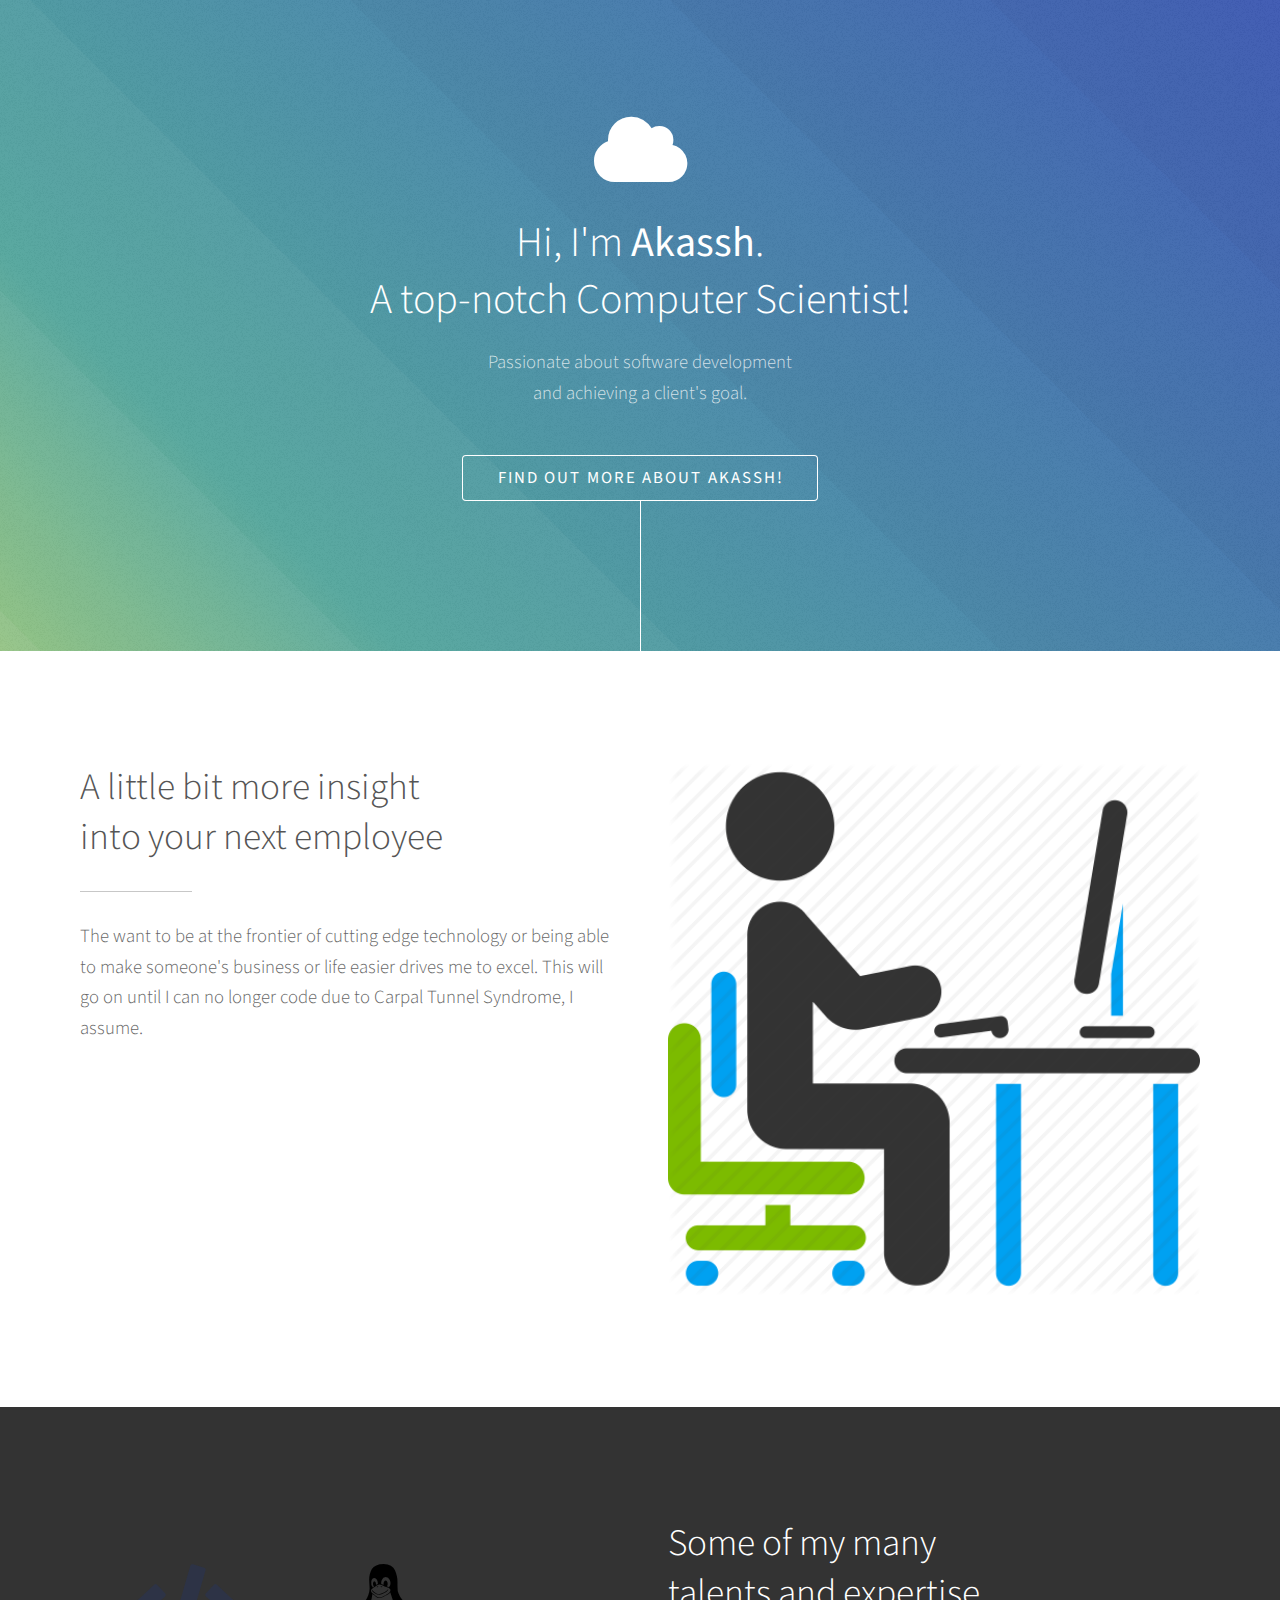
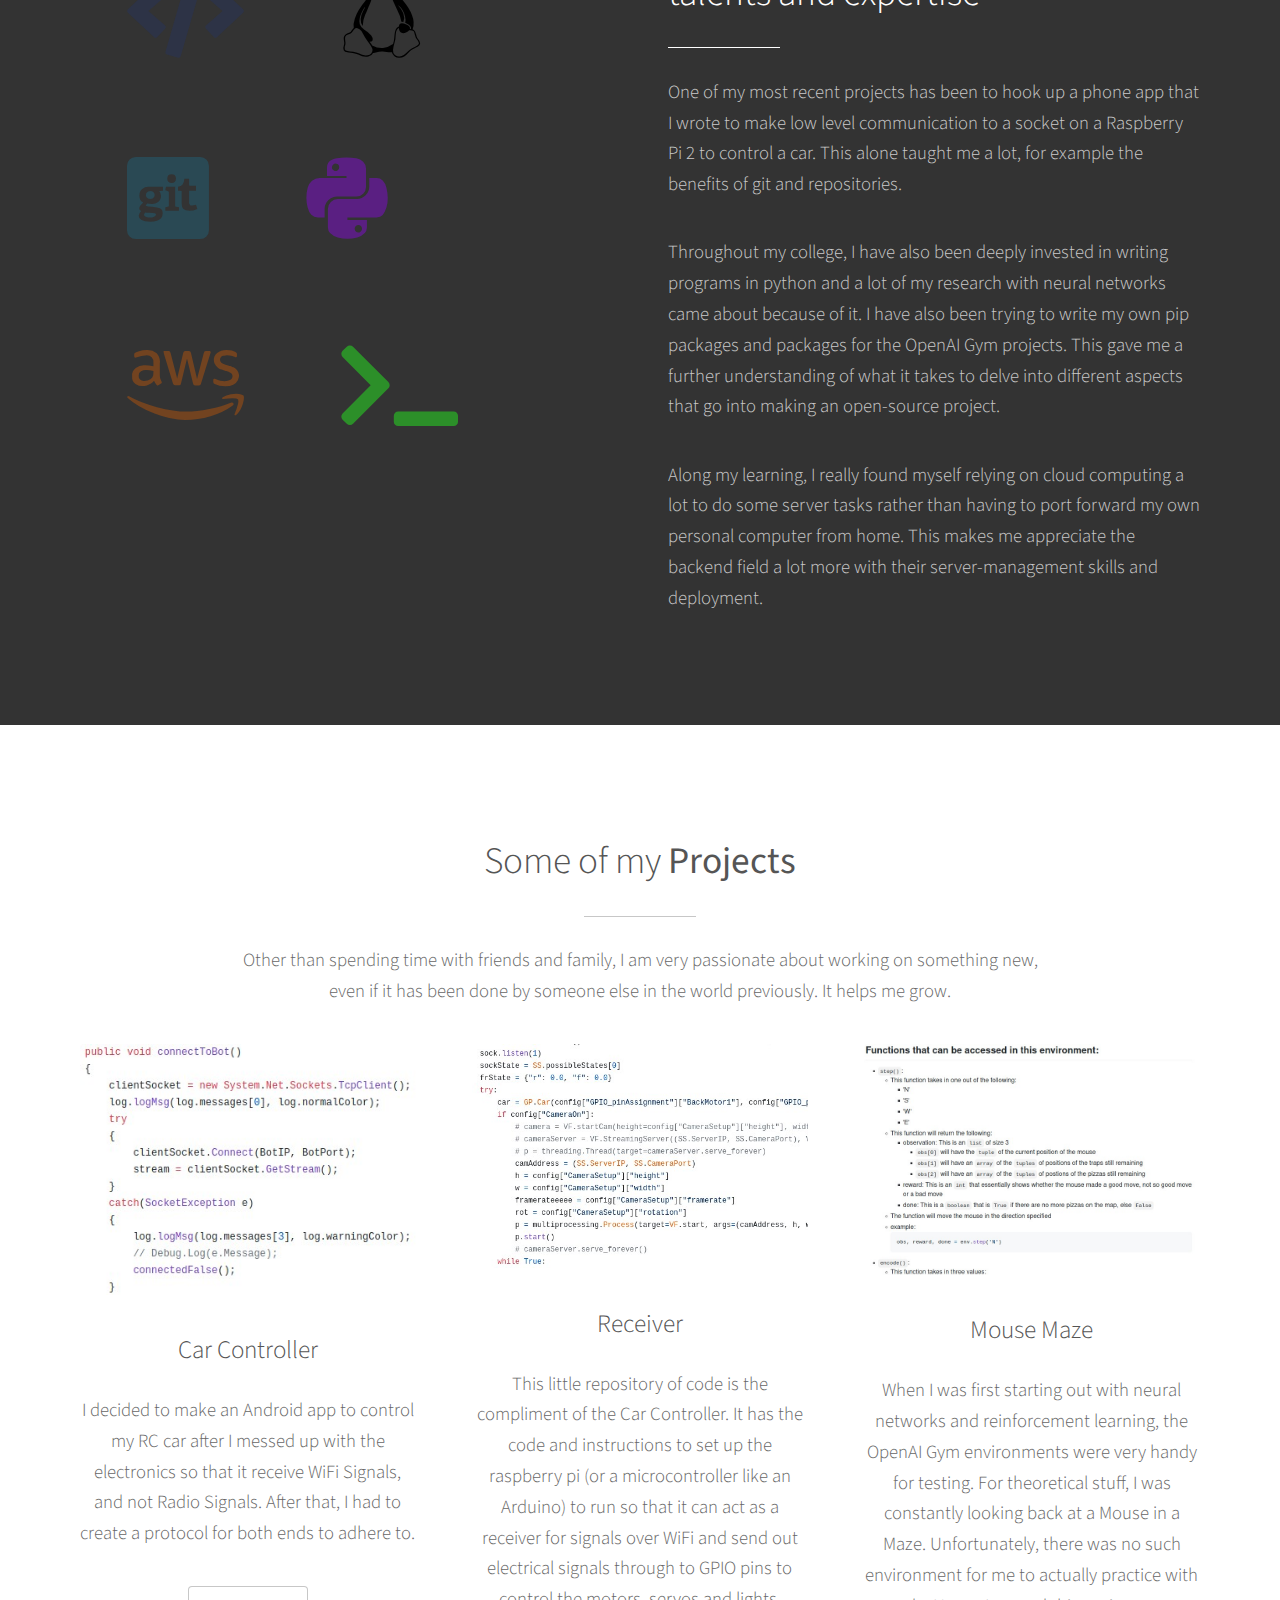
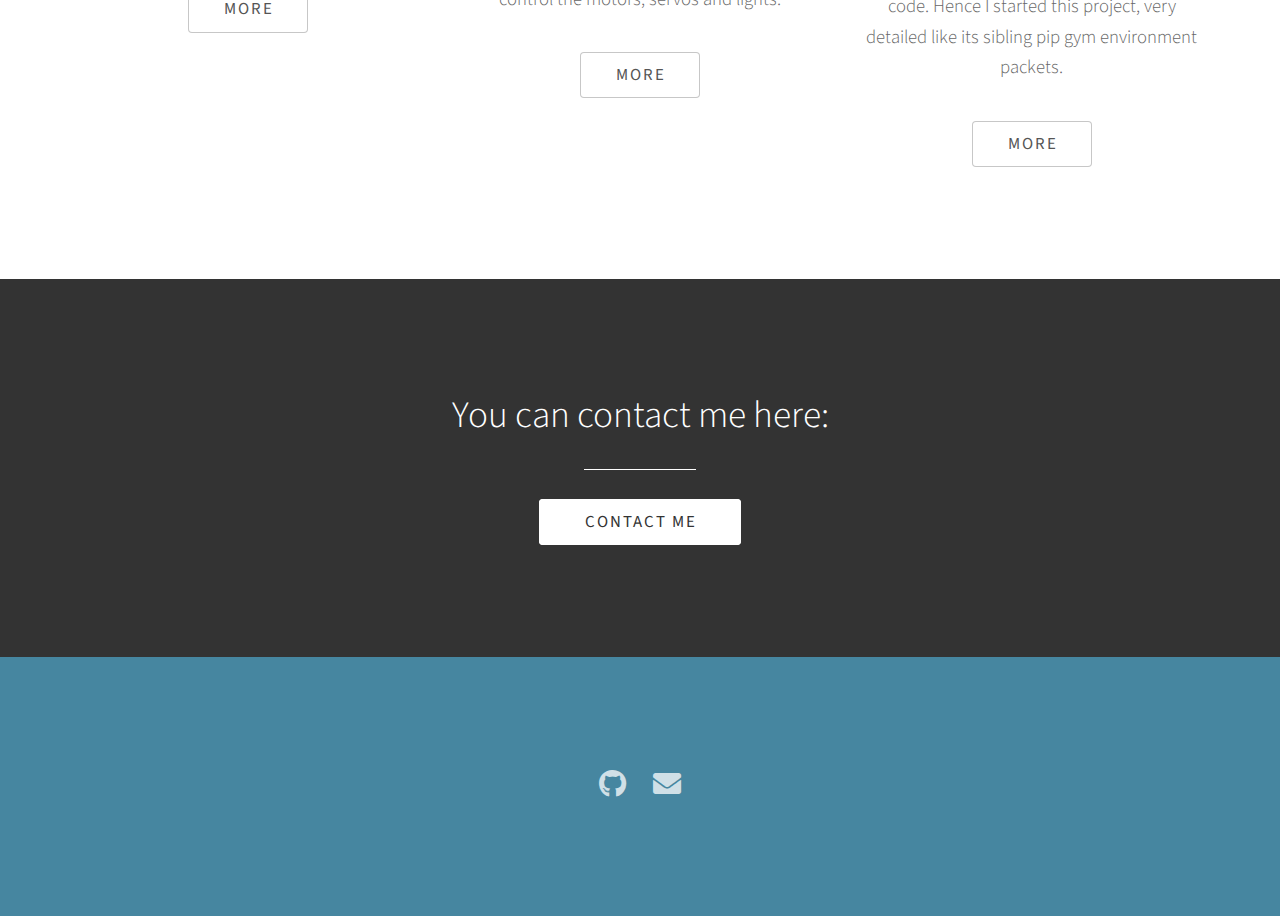
==== commit ab2f8f7c: "fixed all typos i hope" ====
--- a/index.html
+++ b/index.html
@@ -15,7 +15,7 @@
 					<span class="icon solid major fa-cloud"></span>
 					<h1>Hi, I'm <strong>Akassh</strong>.<br />
                         A top-notch Computer Scientist!</h1>
-					<p>Passtionate about software development<br />
+					<p>Passionate about software development<br />
 					and achieving a client's goal.</p>
 					<ul class="actions special">
 						<li><a href="#one" class="button scrolly">Find out more about Akassh!</a></li>
@@ -35,7 +35,7 @@
                                     into your next employee
 								</h2>
 							</header>
-							<p>The want tp be at the forefront of cutting edge technology or being able to make someone's business or life easier drives me to excel. This will go on until I can no longer code due to Carpal Tunnel Syndrome, I assume.</p>
+							<p>The want to be at the frontier of cutting edge technology or being able to make someone's business or life easier drives me to excel. This will go on until I can no longer code due to Carpal Tunnel Syndrome, I assume.</p>
 						</div>
 						<div class="col-6 col-12-medium imp-medium">
 							<span class="image fit"><img src="images/pic01.png" alt="" /></span>
@@ -64,9 +64,9 @@
 								<h2>Some of my many<br />
 								talents and expertise</h2>
 							</header>
-							<p>One of my most recent projects has been to hook up a phone app that I wrote to make low level communication to a socket on a Raspberry Pi 2 to control a car. This alone tought me a lot, for example the benefits of git and repositories.</p>
+							<p>One of my most recent projects has been to hook up a phone app that I wrote to make low level communication to a socket on a Raspberry Pi 2 to control a car. This alone taught me a lot, for example the benefits of git and repositories.</p>
 							<p>Throughout my college, I have also been deeply invested in writing programs in python and a lot of my research with neural networks came about because of it. I have also been trying to write my own pip packages and packages for the OpenAI Gym projects. This gave me a further understanding of what it takes to delve into different aspects that go into making an open-source project.</p>
-							<p>Along my learning, I really found myself relying on cloud computing a lot to do some server tasks rather than having to port forward my own personal computer from home. This makes me appreciate the backend field a lot more wiht their server-management skills and deployment.</p>
+							<p>Along my learning, I really found myself relying on cloud computing a lot to do some server tasks rather than having to port forward my own personal computer from home. This makes me appreciate the backend field a lot more with their server-management skills and deployment.</p>
 						</div>
 					</div>
 				</div>
@@ -78,28 +78,28 @@
 					<header class="major">
 						<h2>Some of my <b>Projects</b></h2>
 					</header>
-					<p>Other than spending time wiht friends and family, I am very passionate about working on something new,<br /> even if it has been done by someone else in the world previously. It helps me grow.</p>
+					<p>Other than spending time with friends and family, I am very passionate about working on something new,<br /> even if it has been done by someone else in the world previously. It helps me grow.</p>
 					<div class="row gtr-150">
 						<div class="col-4 col-12-medium">
 							<span class="image fit"><img src="images/pic02.jpg" alt="" /></span>
 							<h3>Car Controller</h3>
-							<p>I decided to make an Android app to control my RC car after I messed up with the elctronics so that it recieves WiFi Signals, and not Radio Signals. After that, I had to create a protocol for both ends to adhere to.</p>
+							<p>I decided to make an Android app to control my RC car after I messed up with the electronics so that it receive WiFi Signals, and not Radio Signals. After that, I had to create a protocol for both ends to adhere to.</p>
 							<ul class="actions special">
 								<li><a href="https://github.com/AkasshShah/CarController/" class="button">More</a></li>
 							</ul>
 						</div>
 						<div class="col-4 col-12-medium">
 							<span class="image fit"><img src="images/pic03.jpg" alt="" /></span>
-							<h3>Reciever</h3>
-							<p>This little repository of code is the compliment of the Car Controller. It has the code and instructions to set up the raspberry pi (or a microcontroller like an Arduino) to run so that it can act as a reciever for signals over WiFi and send out electrical signals through to GPIO pins to control the motors, servos and lights.</p>
-							<ul class="actions special">
-								<li><a href="https://github.com/AkasshShah/CarControllerReciever/" class="button">More</a></li>
+							<h3>Receiver</h3>
+							<p>This little repository of code is the compliment of the Car Controller. It has the code and instructions to set up the raspberry pi (or a microcontroller like an Arduino) to run so that it can act as a receiver for signals over WiFi and send out electrical signals through to GPIO pins to control the motors, servos and lights.</p>
+							<ul class="actions special">
+								<li><a href="https://github.com/AkasshShah/CarControllerReceiver/" class="button">More</a></li>
 							</ul>
 						</div>
 						<div class="col-4 col-12-medium">
 							<span class="image fit"><img src="images/pic04.jpg" alt="" /></span>
 							<h3>Mouse Maze</h3>
-							<p>When I was first statring out with neural networks and reinforcement learning, the OpenAI Gym environments were very handy for testing. For theoretical stuff, I was constantly looking back at a Mouse in a Maze. Unfortunately, there was no such environment for me to actually practice with code. Hence I started this project, very detailed like its sibling pip gym environment packets.</p>
+							<p>When I was first starting out with neural networks and reinforcement learning, the OpenAI Gym environments were very handy for testing. For theoretical stuff, I was constantly looking back at a Mouse in a Maze. Unfortunately, there was no such environment for me to actually practice with code. Hence I started this project, very detailed like its sibling pip gym environment packets.</p>
 							<ul class="actions special">
 								<li><a href="https://github.com/AkasshShah/MouseMaze" class="button">More</a></li>
 							</ul>
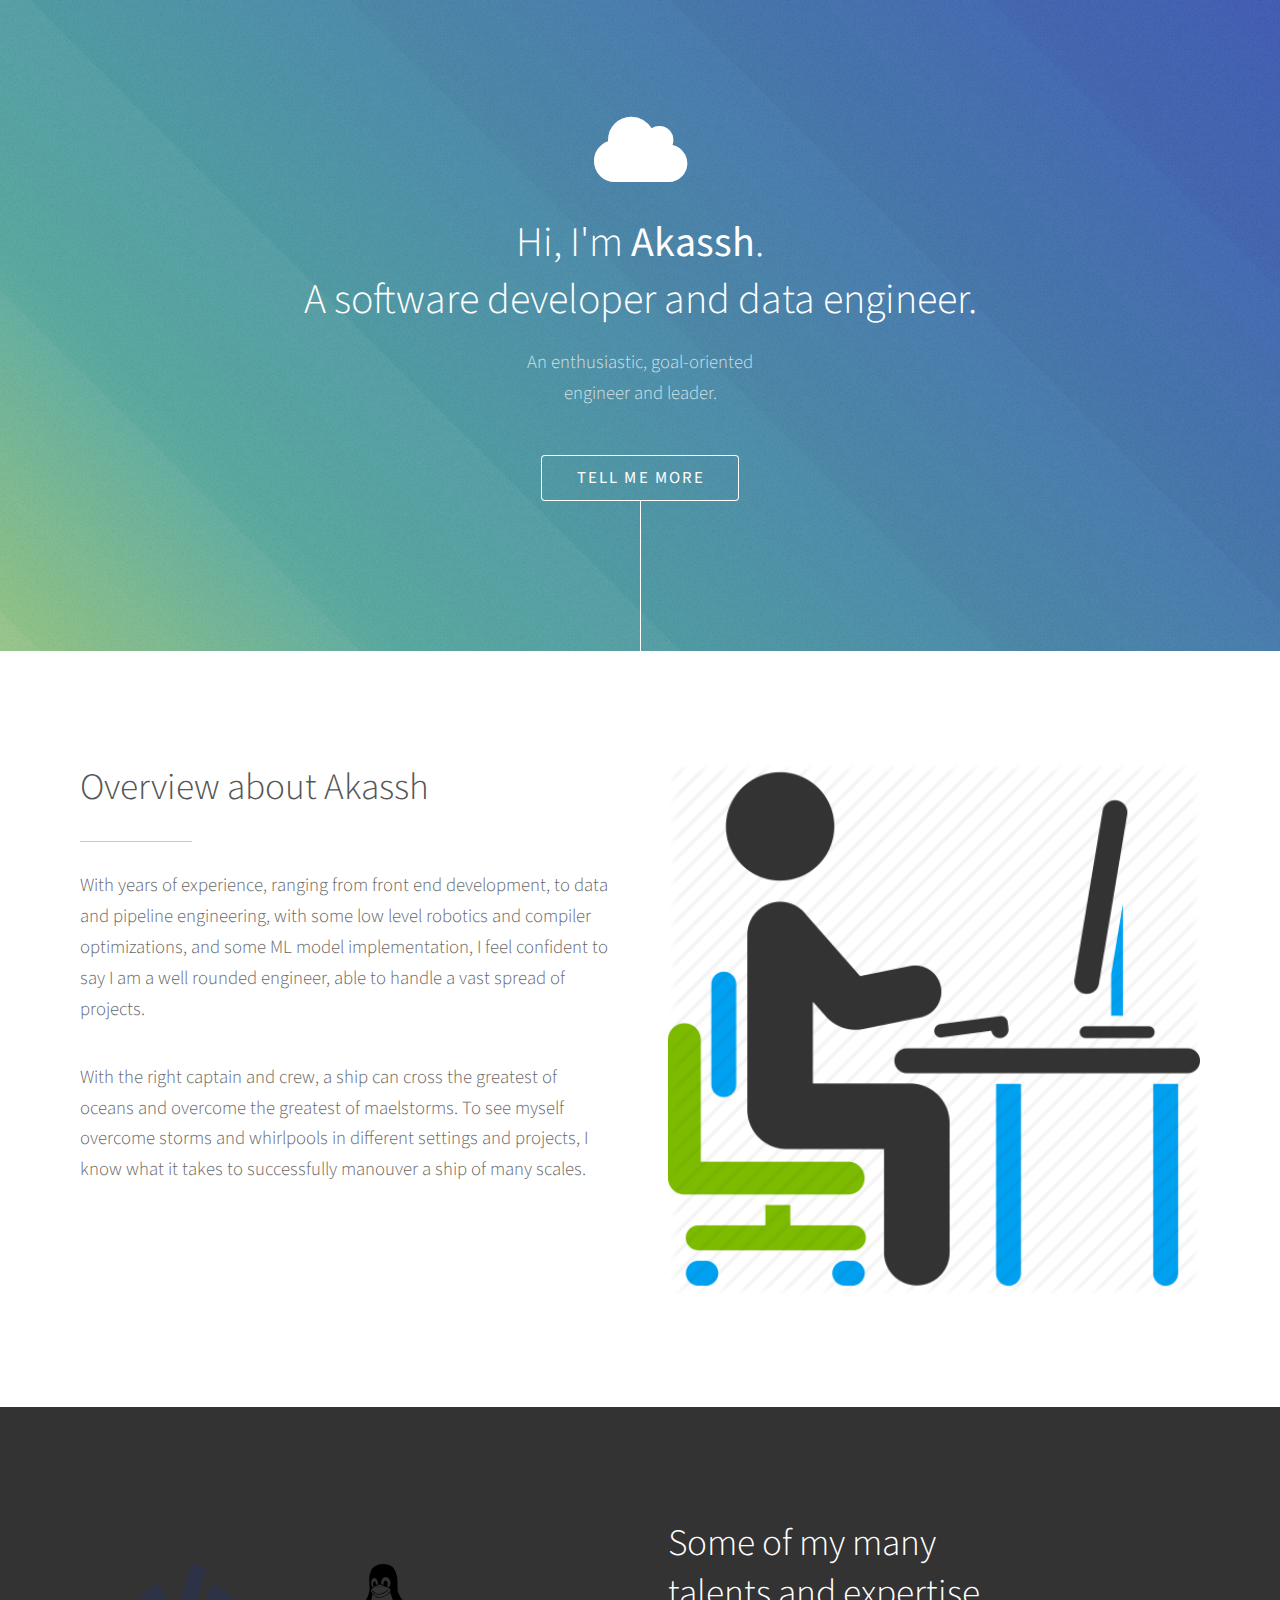
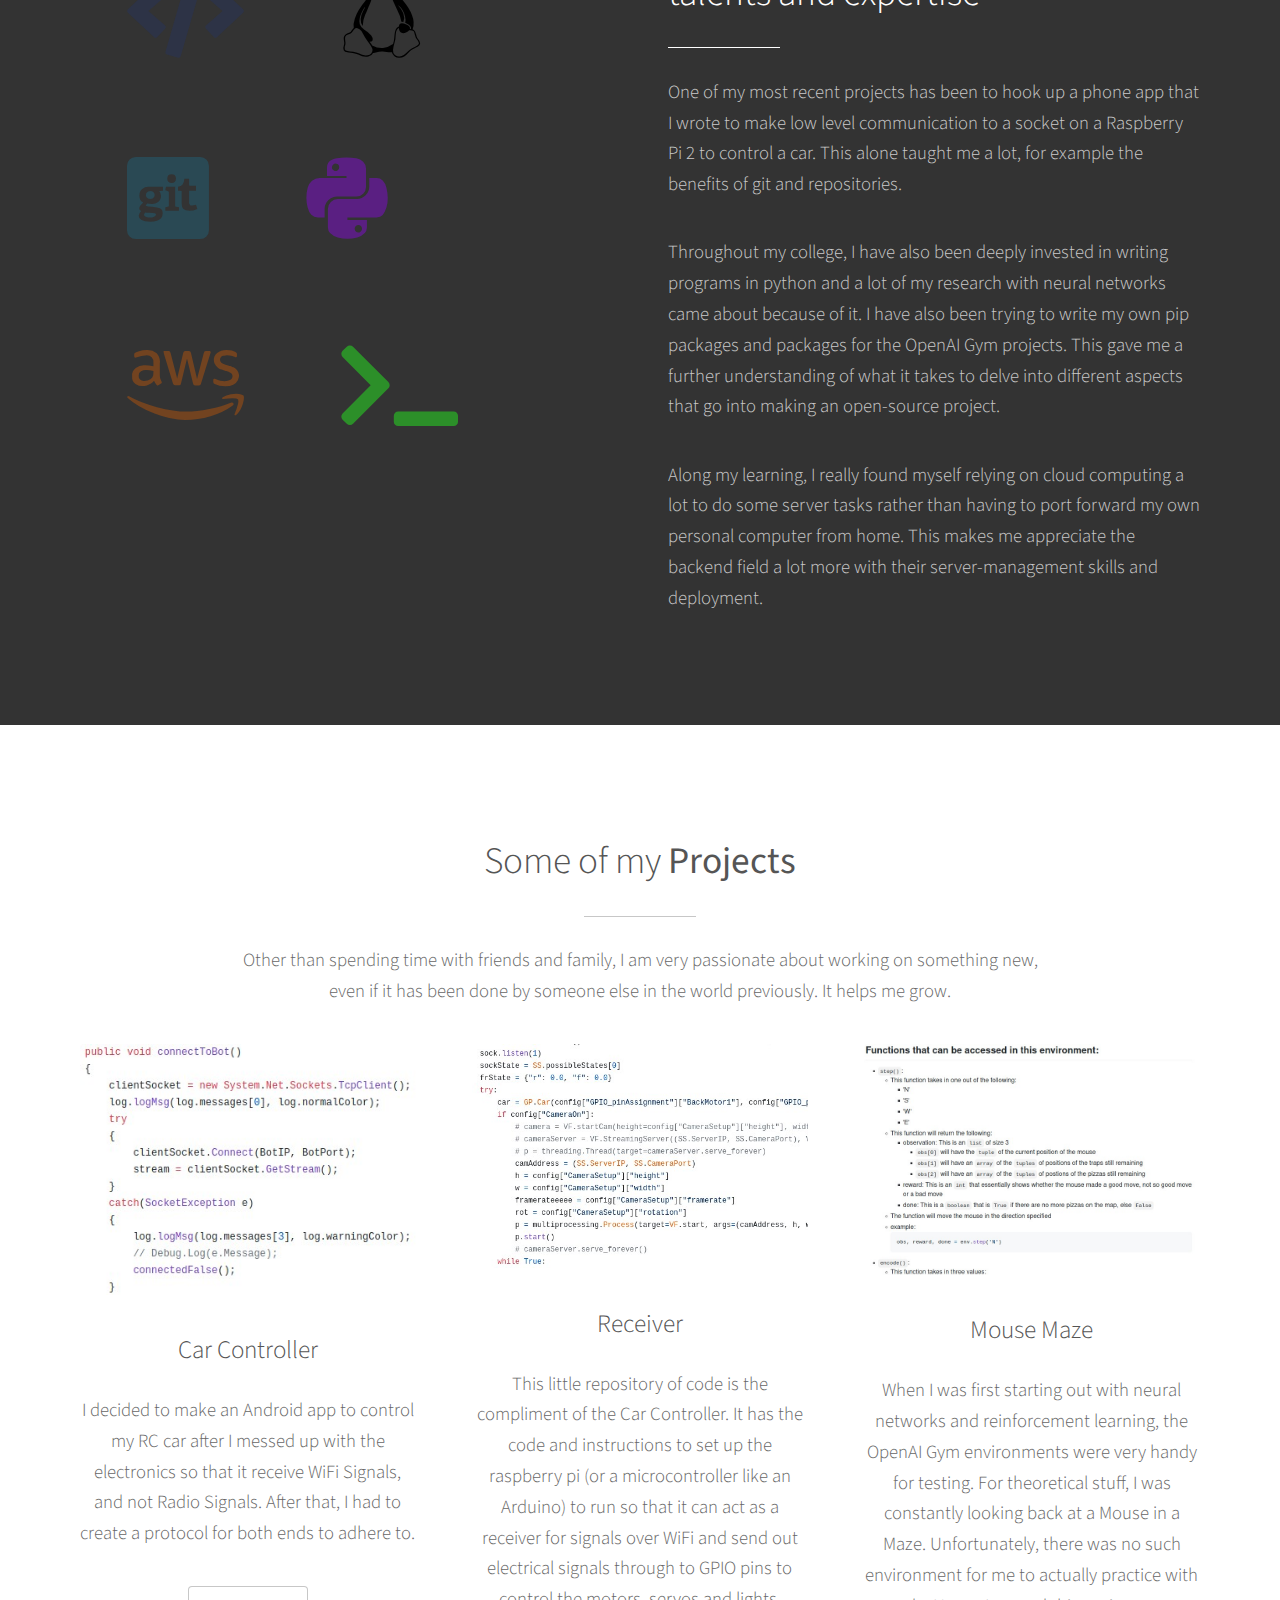
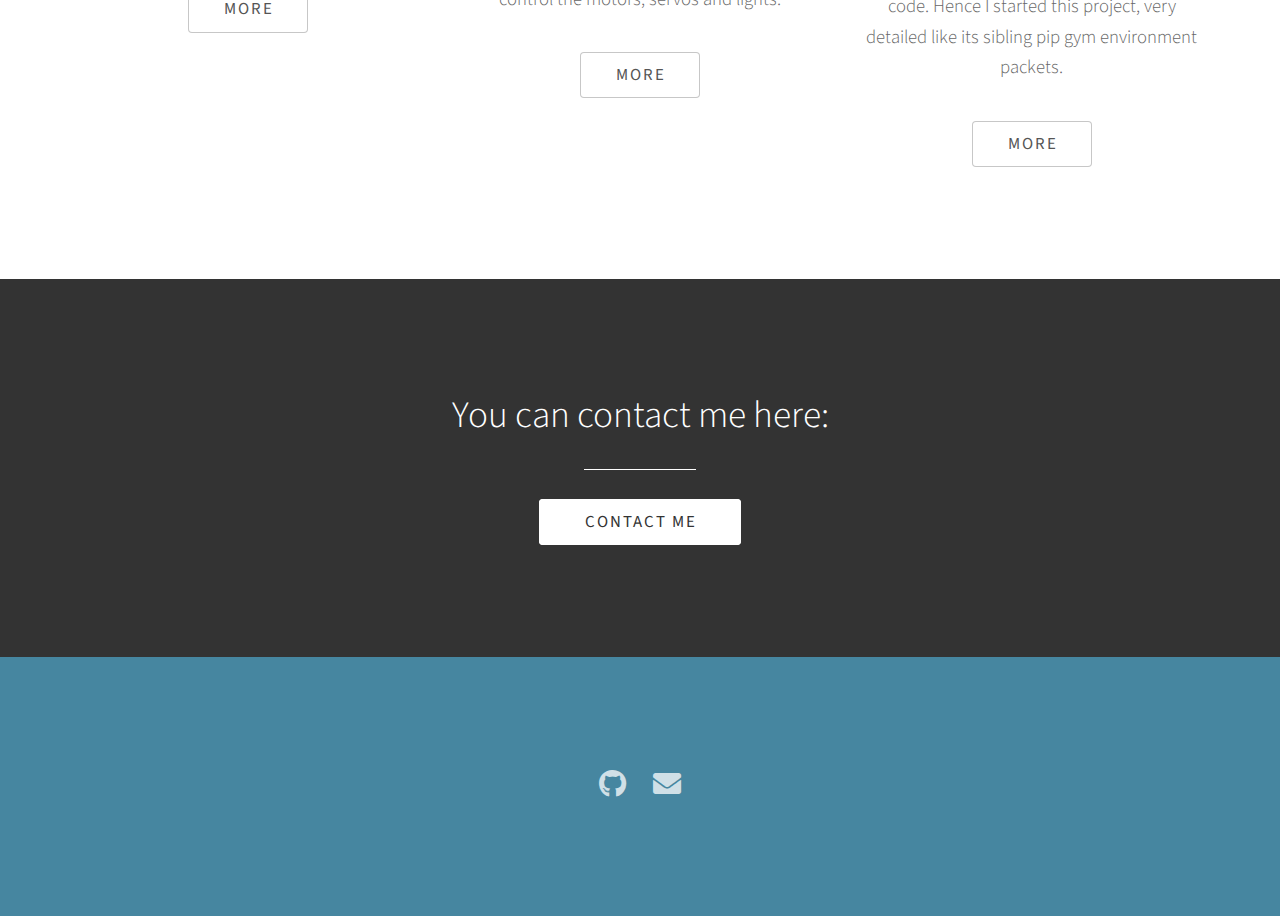
==== commit be808129: "Updated web" ====
--- a/index.html
+++ b/index.html
@@ -1,112 +1,174 @@
 <!DOCTYPE HTML>
 <html>
-	<head>
-		<title>Akassh's Adventures</title>
-		<meta charset="utf-8" />
-		<meta name="viewport" content="width=device-width, initial-scale=1, user-scalable=no" />
-		<link rel="stylesheet" href="assets/css/main.css" />
-		<noscript><link rel="stylesheet" href="assets/css/noscript.css" /></noscript>
-	</head>
-	<body class="is-preload">
-
-		<!-- Header -->
-			<section id="header">
-				<div class="inner">
-					<span class="icon solid major fa-cloud"></span>
-					<h1>Hi, I'm <strong>Akassh</strong>.<br />
-                        A top-notch Computer Scientist!</h1>
-					<p>Passionate about software development<br />
-					and achieving a client's goal.</p>
+
+<head>
+	<title>Akassh's Adventures</title>
+	<meta charset="utf-8" />
+	<meta name="viewport" content="width=device-width, initial-scale=1, user-scalable=no" />
+	<link rel="stylesheet" href="assets/css/main.css" />
+	<noscript>
+		<link rel="stylesheet" href="assets/css/noscript.css" />
+	</noscript>
+</head>
+
+<body class="is-preload">
+	<!-- Header -->
+	<section id="header">
+		<div class="inner">
+			<span class="icon solid major fa-cloud"></span>
+			<h1>
+				Hi, I'm <strong>Akassh</strong>.
+				<br />
+				A software developer and data engineer.
+			</h1>
+			<p>
+				An enthusiastic, goal-oriented
+				<br />
+				engineer and leader.
+			</p>
+			<ul class="actions special">
+				<li><a href="#one" class="button scrolly">Tell me more</a></li>
+			</ul>
+		</div>
+	</section>
+
+	<!-- One -->
+	<section id="one" class="main style1">
+		<div class="container">
+			<div class="row gtr-150">
+				<div class="col-6 col-12-medium">
+					<header class="major">
+						<h2>
+							Overview about Akassh
+						</h2>
+					</header>
+					<p>
+						With years of experience, ranging from front end development, to data and pipeline engineering,
+						with some low level robotics and compiler optimizations, and some ML model implementation, I
+						feel confident to say I am a well rounded engineer, able to handle a vast spread of projects.
+					</p>
+					<p>
+						With the right captain and crew, a ship can cross the greatest of oceans and overcome the
+						greatest of maelstorms.
+						To see myself overcome storms and whirlpools in different settings and projects, I know what it
+						takes to successfully manouver a ship of many scales.
+					</p>
+				</div>
+				<div class="col-6 col-12-medium imp-medium">
+					<span class="image fit"><img src="images/pic01.png" alt="" /></span>
+				</div>
+			</div>
+		</div>
+	</section>
+
+	<!-- Two -->
+	<section id="two" class="main style2">
+		<div class="container">
+			<div class="row gtr-150">
+				<div class="col-6 col-12-medium">
+					<ul class="major-icons">
+						<!--<li><span class="icon solid style1 major fa-code"></span></li>-->
+						<li><i class="fas fa-code"></i></li>
+						<li><i class="fab fa-linux"></i></li>
+						<li><i class="fab fa-git-square"></i></li>
+						<li><i class="fab fa-python"></i></li>
+						<li><i class="fab fa-aws"></i></li>
+						<li><i class="fas fa-terminal"></i></li>
+					</ul>
+				</div>
+				<div class="col-6 col-12-medium">
+					<header class="major">
+						<h2>Some of my many<br />
+							talents and expertise</h2>
+					</header>
+					<p>
+						One of my most recent projects has been to hook up a phone app that I wrote to make low level
+						communication
+						to a socket on a Raspberry Pi 2 to control a car. This alone taught me a lot, for example the
+						benefits of
+						git and repositories.
+					</p>
+					<p>
+						Throughout my college, I have also been deeply invested in writing programs in python and a lot
+						of my
+						research with neural networks came about because of it. I have also been trying to write my own
+						pip packages
+						and packages for the OpenAI Gym projects. This gave me a further understanding of what it takes
+						to delve
+						into different aspects that go into making an open-source project.</p>
+					<p>
+						Along my learning, I really found myself relying on cloud computing a lot to do some server
+						tasks
+						rather
+						than having to port forward my own personal computer from home. This makes me appreciate the
+						backend field a
+						lot more with their server-management skills and deployment.</p>
+				</div>
+			</div>
+		</div>
+	</section>
+
+	<!-- Three -->
+	<section id="three" class="main style1 special">
+		<div class="container">
+			<header class="major">
+				<h2>Some of my <b>Projects</b></h2>
+			</header>
+			<p>
+				Other than spending time with friends and family, I am very passionate about working on something
+				new,<br />
+				even if it has been done by someone else in the world previously. It helps me grow.
+			</p>
+			<div class="row gtr-150">
+				<div class="col-4 col-12-medium">
+					<span class="image fit"><img src="images/pic02.jpg" alt="" /></span>
+					<h3>Car Controller</h3>
+					<p>
+						I decided to make an Android app to control my RC car after I messed up with the electronics so
+						that it
+						receive WiFi Signals, and not Radio Signals. After that, I had to create a protocol for both
+						ends to adhere
+						to.
+					</p>
 					<ul class="actions special">
-						<li><a href="#one" class="button scrolly">Find out more about Akassh!</a></li>
+						<li><a href="https://github.com/SpeedyIguana/CarController/" class="button">More</a></li>
 					</ul>
 				</div>
-			</section>
-
-		<!-- One -->
-			<section id="one" class="main style1">
-				<div class="container">
-					<div class="row gtr-150">
-						<div class="col-6 col-12-medium">
-							<header class="major">
-								<h2>
-                                    A little bit more insight
-                                    <br />
-                                    into your next employee
-								</h2>
-							</header>
-							<p>The want to be at the frontier of cutting edge technology or being able to make someone's business or life easier drives me to excel. This will go on until I can no longer code due to Carpal Tunnel Syndrome, I assume.</p>
-						</div>
-						<div class="col-6 col-12-medium imp-medium">
-							<span class="image fit"><img src="images/pic01.png" alt="" /></span>
-						</div>
-					</div>
-				</div>
-			</section>
-
-		<!-- Two -->
-			<section id="two" class="main style2">
-				<div class="container">
-					<div class="row gtr-150">
-						<div class="col-6 col-12-medium">
-							<ul class="major-icons">
-								<!--<li><span class="icon solid style1 major fa-code"></span></li>-->
-								<li><i class="fas fa-code"></i></li>
-								<li><i class="fab fa-linux"></i></li>
-								<li><i class="fab fa-git-square"></i></li>
-								<li><i class="fab fa-python"></i></li>
-								<li><i class="fab fa-aws"></i></li>
-								<li><i class="fas fa-terminal"></i></li>
-							</ul>
-						</div>
-						<div class="col-6 col-12-medium">
-							<header class="major">
-								<h2>Some of my many<br />
-								talents and expertise</h2>
-							</header>
-							<p>One of my most recent projects has been to hook up a phone app that I wrote to make low level communication to a socket on a Raspberry Pi 2 to control a car. This alone taught me a lot, for example the benefits of git and repositories.</p>
-							<p>Throughout my college, I have also been deeply invested in writing programs in python and a lot of my research with neural networks came about because of it. I have also been trying to write my own pip packages and packages for the OpenAI Gym projects. This gave me a further understanding of what it takes to delve into different aspects that go into making an open-source project.</p>
-							<p>Along my learning, I really found myself relying on cloud computing a lot to do some server tasks rather than having to port forward my own personal computer from home. This makes me appreciate the backend field a lot more with their server-management skills and deployment.</p>
-						</div>
-					</div>
-				</div>
-			</section>
-
-		<!-- Three -->
-			<section id="three" class="main style1 special">
-				<div class="container">
-					<header class="major">
-						<h2>Some of my <b>Projects</b></h2>
-					</header>
-					<p>Other than spending time with friends and family, I am very passionate about working on something new,<br /> even if it has been done by someone else in the world previously. It helps me grow.</p>
-					<div class="row gtr-150">
-						<div class="col-4 col-12-medium">
-							<span class="image fit"><img src="images/pic02.jpg" alt="" /></span>
-							<h3>Car Controller</h3>
-							<p>I decided to make an Android app to control my RC car after I messed up with the electronics so that it receive WiFi Signals, and not Radio Signals. After that, I had to create a protocol for both ends to adhere to.</p>
-							<ul class="actions special">
-								<li><a href="https://github.com/AkasshShah/CarController/" class="button">More</a></li>
-							</ul>
-						</div>
-						<div class="col-4 col-12-medium">
-							<span class="image fit"><img src="images/pic03.jpg" alt="" /></span>
-							<h3>Receiver</h3>
-							<p>This little repository of code is the compliment of the Car Controller. It has the code and instructions to set up the raspberry pi (or a microcontroller like an Arduino) to run so that it can act as a receiver for signals over WiFi and send out electrical signals through to GPIO pins to control the motors, servos and lights.</p>
-							<ul class="actions special">
-								<li><a href="https://github.com/AkasshShah/CarControllerReceiver/" class="button">More</a></li>
-							</ul>
-						</div>
-						<div class="col-4 col-12-medium">
-							<span class="image fit"><img src="images/pic04.jpg" alt="" /></span>
-							<h3>Mouse Maze</h3>
-							<p>When I was first starting out with neural networks and reinforcement learning, the OpenAI Gym environments were very handy for testing. For theoretical stuff, I was constantly looking back at a Mouse in a Maze. Unfortunately, there was no such environment for me to actually practice with code. Hence I started this project, very detailed like its sibling pip gym environment packets.</p>
-							<ul class="actions special">
-								<li><a href="https://github.com/AkasshShah/MouseMaze" class="button">More</a></li>
-							</ul>
-						</div>
-						
-						
-						<!--<div class="col-4 col-12-medium">
+				<div class="col-4 col-12-medium">
+					<span class="image fit"><img src="images/pic03.jpg" alt="" /></span>
+					<h3>Receiver</h3>
+					<p>
+						This little repository of code is the compliment of the Car Controller. It has the code and
+						instructions to
+						set up the raspberry pi (or a microcontroller like an Arduino) to run so that it can act as a
+						receiver for
+						signals over WiFi and send out electrical signals through to GPIO pins to control the motors,
+						servos and
+						lights.
+					</p>
+					<ul class="actions special">
+						<li><a href="https://github.com/SpeedyIguana/CarControllerReciever/" class="button">More</a></li>
+					</ul>
+				</div>
+				<div class="col-4 col-12-medium">
+					<span class="image fit"><img src="images/pic04.jpg" alt="" /></span>
+					<h3>Mouse Maze</h3>
+					<p>
+						When I was first starting out with neural networks and reinforcement learning, the OpenAI Gym
+						environments
+						were very handy for testing. For theoretical stuff, I was constantly looking back at a Mouse in
+						a Maze.
+						Unfortunately, there was no such environment for me to actually practice with code. Hence I
+						started this
+						project, very detailed like its sibling pip gym environment packets.
+					</p>
+					<ul class="actions special">
+						<li><a href="https://github.com/SpeedyIguana/MouseMaze" class="button">More</a></li>
+					</ul>
+				</div>
+
+
+				<!--<div class="col-4 col-12-medium">
 							<span class="image fit"><img src="images/pic04.jpg" alt="" /></span>
 							<h3>Magna feugiat lorem</h3>
 							<p>Adipiscing a commodo ante nunc magna lorem et interdum mi ante nunc lobortis non amet vis sed volutpat et nascetur.</p>
@@ -130,29 +192,29 @@
 								<li><a href="#" class="button">More</a></li>
 							</ul>
 						</div>-->
-						
-						
-						
-					</div>
-				</div>
-			</section>
-
-		<!-- Four -->
-			<section id="four" class="main style2 special">
-				<div class="container">
-					<header class="major">
-						<h2>You can contact me here:</h2>
-					</header>
-					<!--<p>Sed lacus nascetur ac ante amet sapien.</p>-->
-					<ul class="actions special">
-						<li><a href="mailto:as2757@njit.edu" class="button wide primary">Contact Me</a></li>
-						<!--<li><a href="#" class="button wide">Learn More</a></li>-->
-					</ul>
-				</div>
-			</section>
-
-		<!-- Five -->
-		<!--
+
+
+
+			</div>
+		</div>
+	</section>
+
+	<!-- Four -->
+	<section id="four" class="main style2 special">
+		<div class="container">
+			<header class="major">
+				<h2>You can contact me here:</h2>
+			</header>
+			<!--<p>Sed lacus nascetur ac ante amet sapien.</p>-->
+			<ul class="actions special">
+				<li><a href="mailto:as2757@njit.edu" class="button wide primary">Contact Me</a></li>
+				<!--<li><a href="#" class="button wide">Learn More</a></li>-->
+			</ul>
+		</div>
+	</section>
+
+	<!-- Five -->
+	<!--
 			<section id="five" class="main style1">
 				<div class="container">
 					<header class="major special">
@@ -469,24 +531,28 @@
 			</section>
 		-->
 
-		<!-- Footer -->
-			<section id="footer">
-				<ul class="icons">
-					<!--<li><a href="#" class="icon brands alt fa-twitter"><span class="label">Twitter</span></a></li>-->
-					<!--<li><a href="#" class="icon brands alt fa-facebook-f"><span class="label">Facebook</span></a></li>-->
-					<!--<li><a href="#" class="icon brands alt fa-instagram"><span class="label">Instagram</span></a></li>-->
-					<li><a href="https://github.com/AkasshShah" class="icon brands alt fa-github"><span class="label">GitHub</span></a></li>
-					<li><a href="mailto:as2757@njit.edu" class="icon solid alt fa-envelope"><span class="label">Email</span></a></li>
-				</ul>
-			</section>
-
-		<!-- Scripts -->
-			<script src="assets/js/jquery.min.js"></script>
-			<script src="assets/js/jquery.scrolly.min.js"></script>
-			<script src="assets/js/browser.min.js"></script>
-			<script src="assets/js/breakpoints.min.js"></script>
-			<script src="assets/js/util.js"></script>
-			<script src="assets/js/main.js"></script>
-
-	</body>
-</html>
+	<!-- Footer -->
+	<section id="footer">
+		<ul class="icons">
+			<!--<li><a href="#" class="icon brands alt fa-twitter"><span class="label">Twitter</span></a></li>-->
+			<!--<li><a href="#" class="icon brands alt fa-facebook-f"><span class="label">Facebook</span></a></li>-->
+			<!--<li><a href="#" class="icon brands alt fa-instagram"><span class="label">Instagram</span></a></li>-->
+			<li><a href="https://github.com/SpeedyIguana" class="icon brands alt fa-github"><span
+						class="label">GitHub</span></a></li>
+			<li><a href="mailto:as2757@njit.edu" class="icon solid alt fa-envelope"><span class="label">Email</span></a>
+			</li>
+		</ul>
+	</section>
+
+	<!-- Scripts -->
+	<script src="assets/js/jquery.min.js"></script>
+	<script src="assets/js/jquery.scrolly.min.js"></script>
+	<script src="assets/js/browser.min.js"></script>
+	<script src="assets/js/breakpoints.min.js"></script>
+	<script src="assets/js/util.js"></script>
+	<script src="assets/js/main.js"></script>
+
+</body>
+
+
+</html>